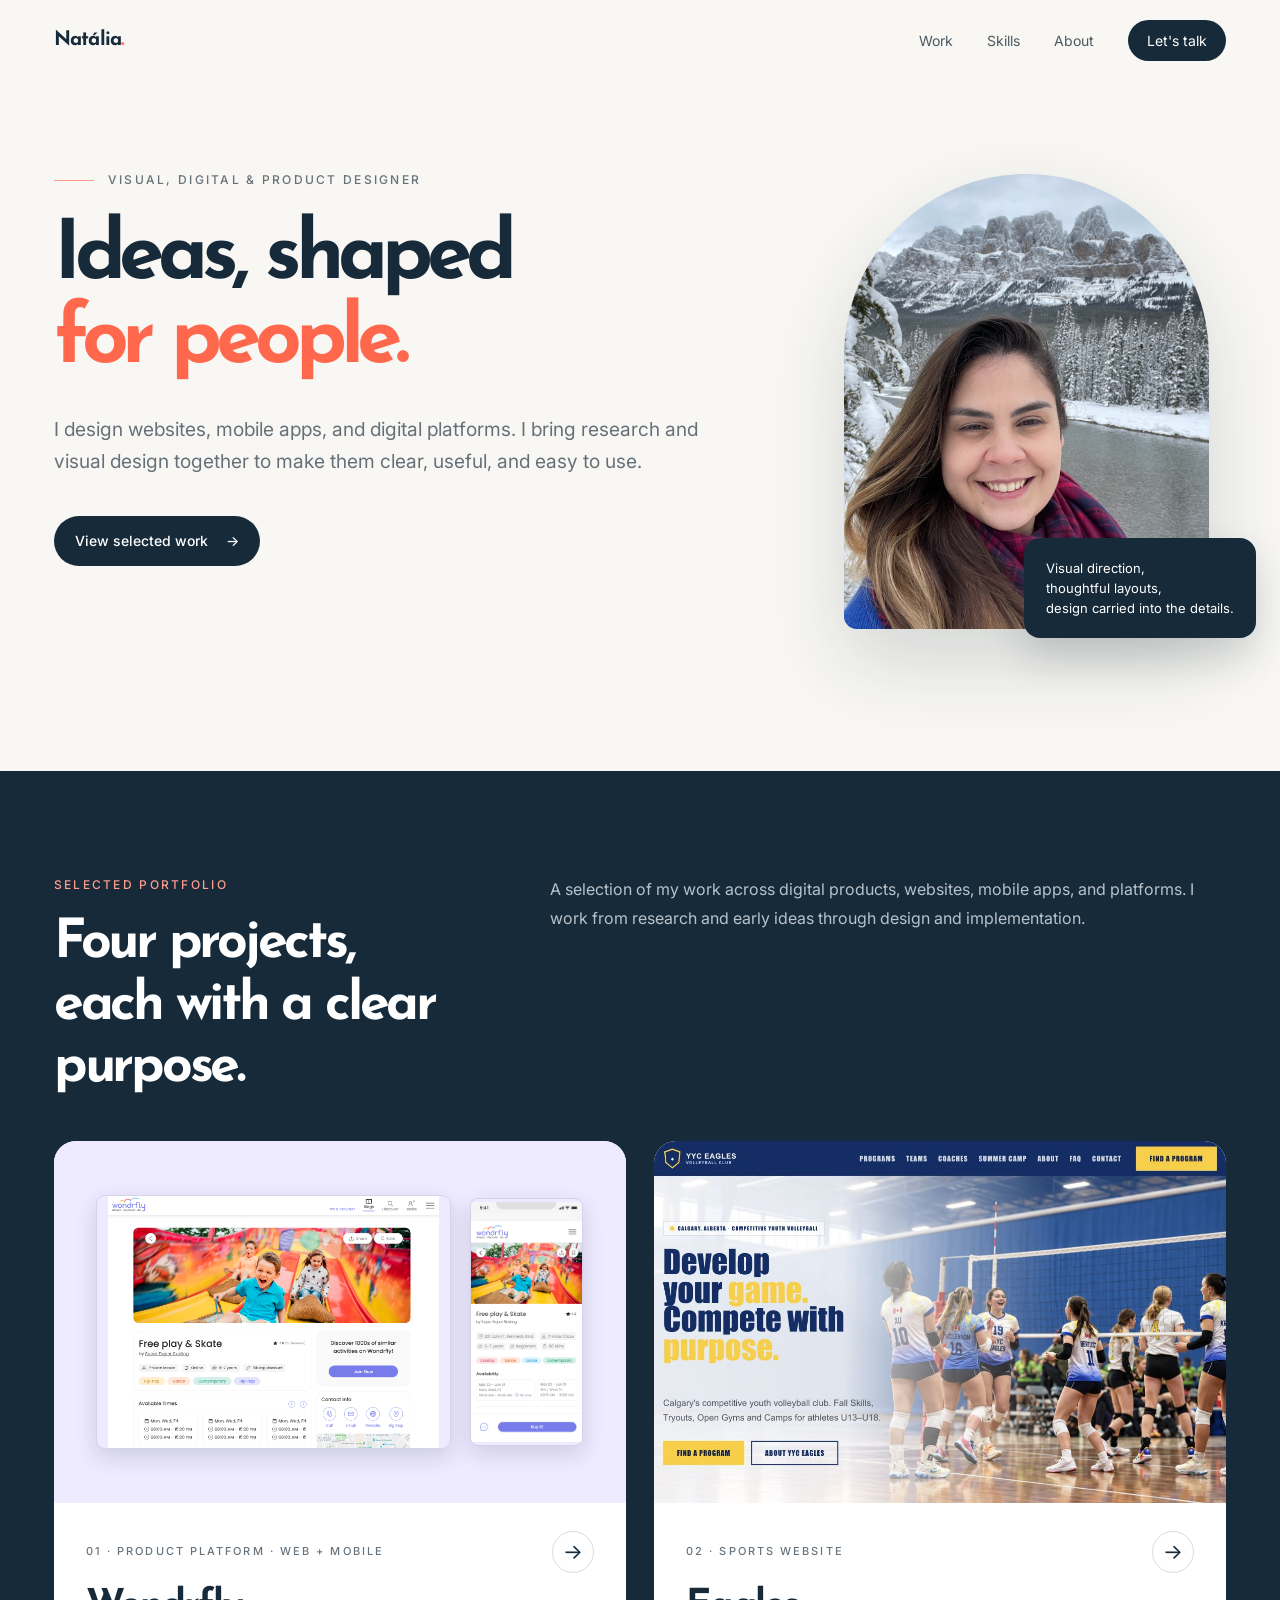
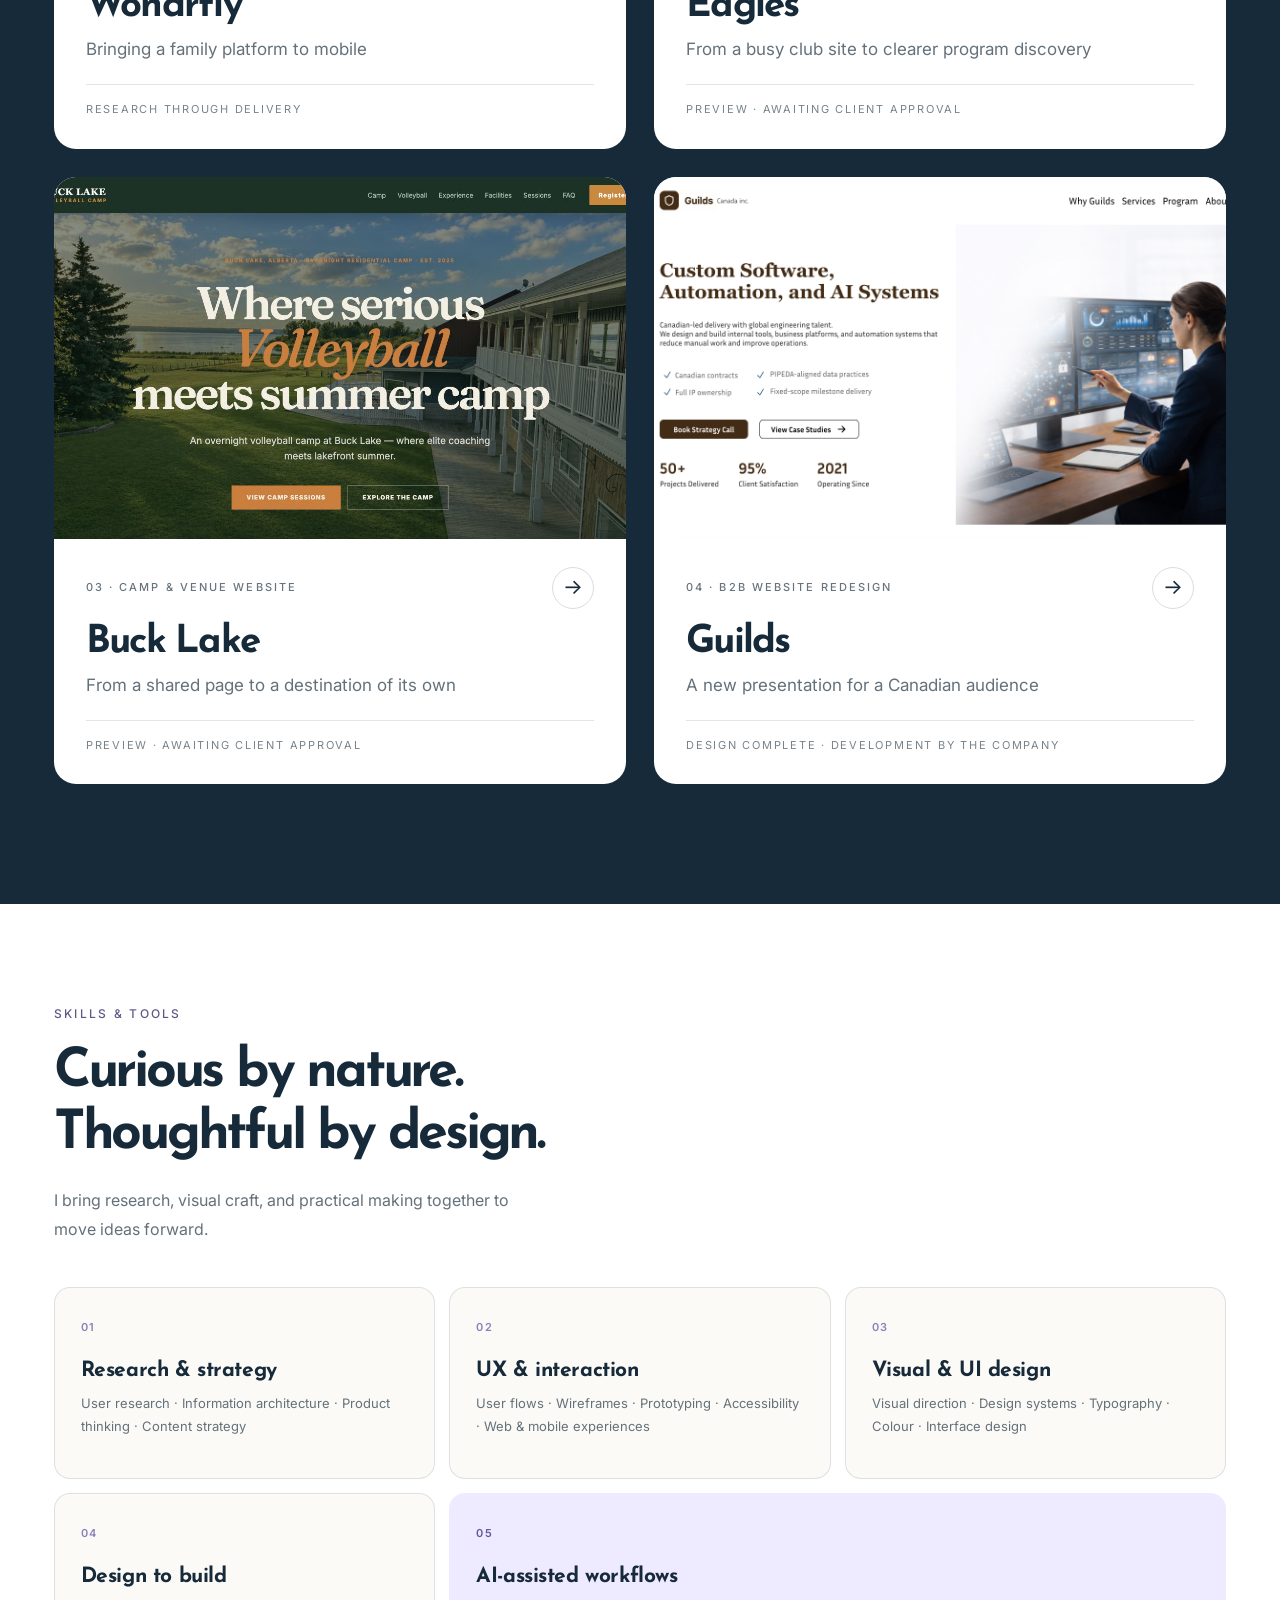
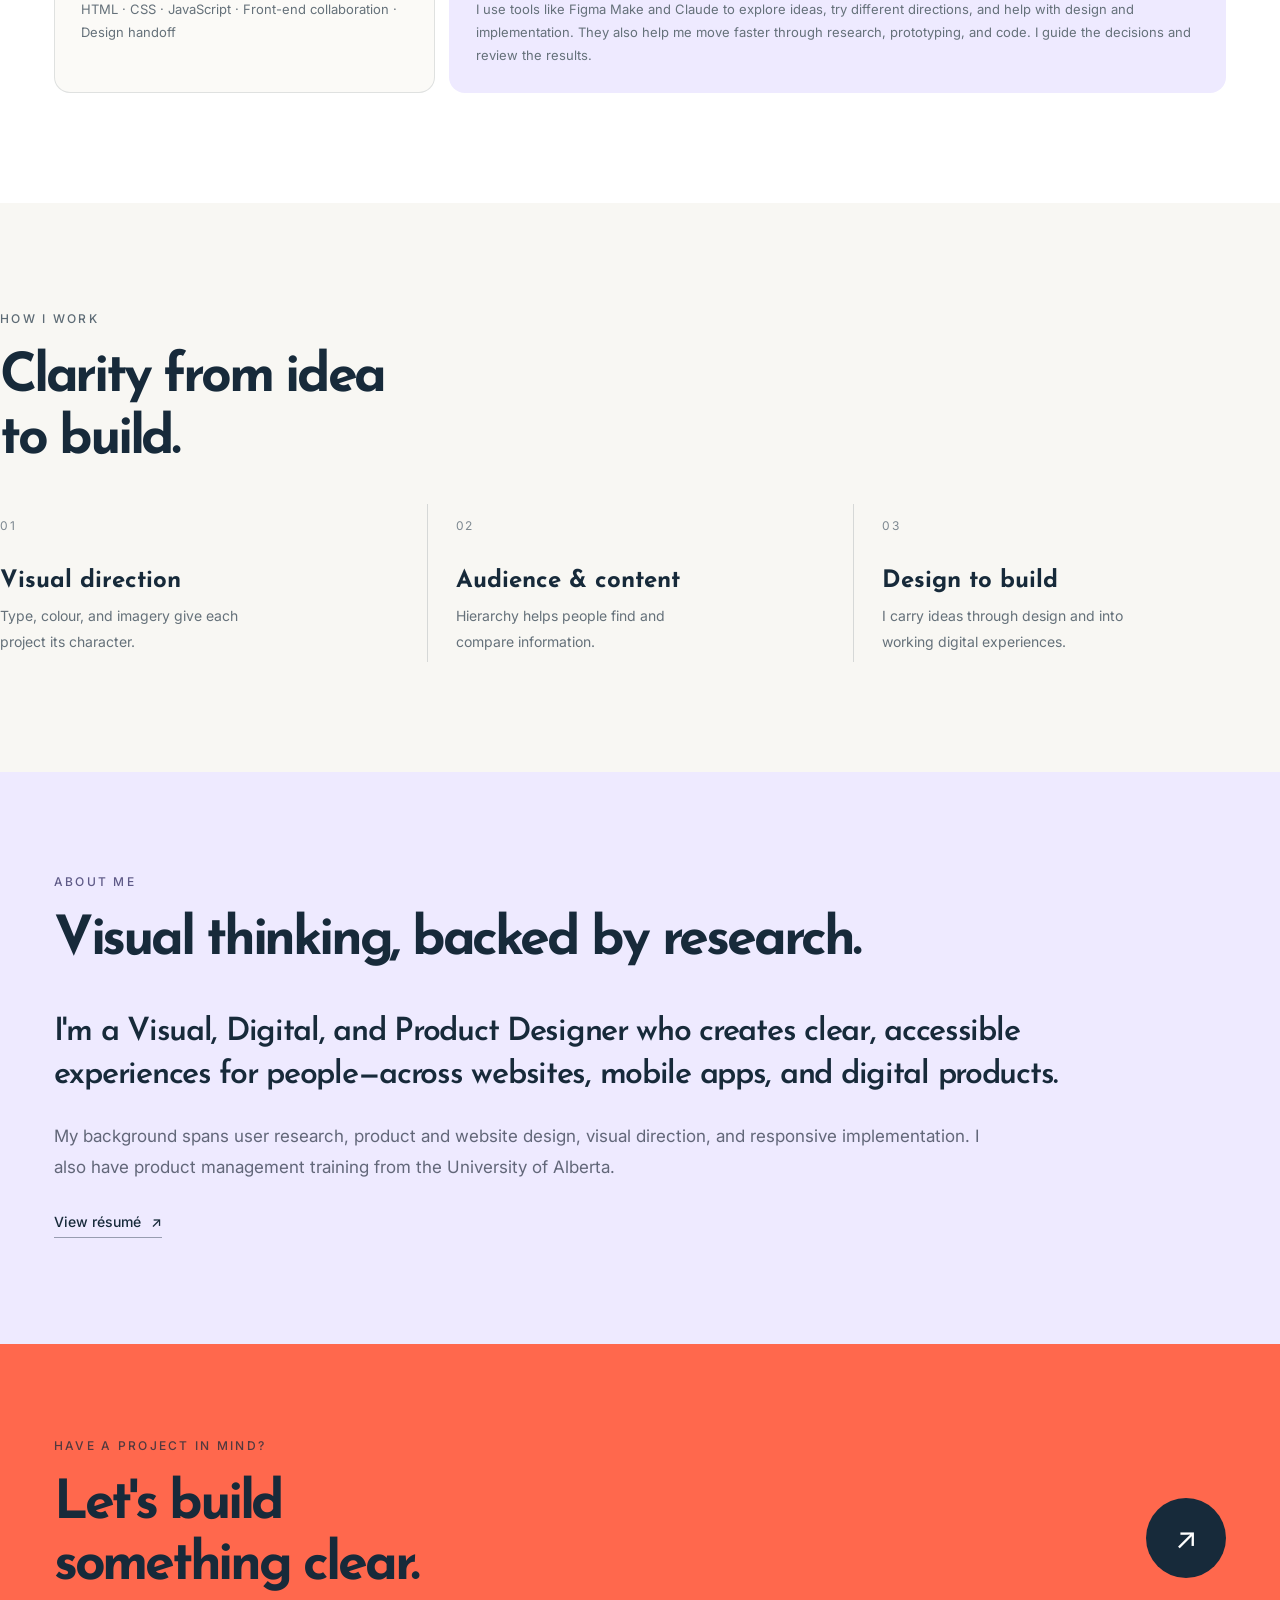
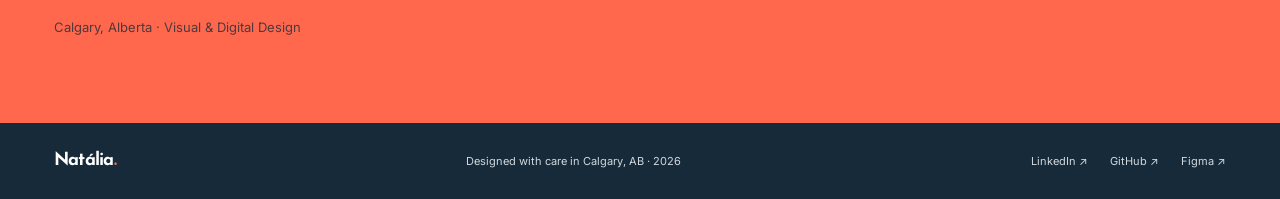
==== index.html @ 4e43a2d9 "Align project introductions with their headings" ====
<!doctype html>
<html lang="en">
  <head>
    <meta charset="utf-8" />
    <meta name="viewport" content="width=device-width, initial-scale=1" />
    <meta name="theme-color" content="#f8f7f3" />
    <meta name="description" content="Natalia Alves is a visual, digital, and product designer creating clear, useful experiences for websites, mobile apps, and digital platforms." />
    <title>Natalia Alves — Visual, Digital &amp; Product Designer</title>
    <link rel="icon" href="./favicon.svg" type="image/svg+xml" />
    <link rel="stylesheet" href="./styles.css?v=alignment-18" />
    <script src="./script.js" defer></script>
  </head>
  <body>
    <a class="skip-link" href="#main">Skip to content</a>
    <header class="site-header">
      <a class="wordmark" href="#top" aria-label="Natália, home">Natália<span>.</span></a>
      <button class="menu-toggle" type="button" aria-expanded="false" aria-controls="site-nav" aria-label="Open navigation"><span></span><span></span></button>
      <nav id="site-nav" class="site-nav" aria-label="Main navigation">
        <a href="#work">Work</a>
        <a href="#skills">Skills</a>
        <a href="#about">About</a>
        <a class="nav-contact" href="https://www.linkedin.com/in/natalia-delgado-alves/" target="_blank" rel="noopener noreferrer">Let's talk</a>
      </nav>
    </header>

    <main id="main">
      <section class="hero" id="top">
        <div class="hero-copy">
          <p class="eyebrow"><span aria-hidden="true"></span> Visual, digital &amp; product designer</p>
          <h1>Ideas, shaped <em>for people.</em></h1>
          <p class="hero-intro">I design websites, mobile apps, and digital platforms. I bring research and visual design together to make them clear, useful, and easy to use.</p>
          <div class="hero-actions">
            <a class="button button-dark" href="#work">View selected work <span aria-hidden="true">→</span></a>
          </div>
        </div>
        <div class="hero-art" aria-label="Portrait of Natália in the Canadian Rockies">
          <div class="hero-portrait"><img src="./assets/portrait.png" alt="Natália smiling outdoors in the Canadian Rockies" /></div>
          <p class="hero-art-note">Visual direction,<br />thoughtful layouts,<br />design carried into the details.</p>
        </div>
      </section>

      <section class="work-section" id="work">
        <div class="work-inner">
          <div class="section-heading">
            <div><p class="eyebrow">Selected portfolio</p><h2>Four projects,<br />each with a clear purpose.</h2></div>
            <p>A selection of my work across digital products, websites, mobile apps, and platforms. I work from research and early ideas through design and implementation.</p>
          </div>
          <div class="project-list">
            <a class="portfolio-card portfolio-card-wondrfly" href="./project.html?id=wondrfly">
              <div class="portfolio-card-image wondrfly-pair" aria-label="Wondrfly desktop and mobile program detail screens">
                <img class="wondrfly-desktop" src="./assets/portfolio/wondrfly/program-detail-desktop.png" alt="Wondrfly desktop program detail page" />
                <img class="wondrfly-mobile" src="./assets/portfolio/wondrfly/program-detail-mobile.png" alt="Wondrfly mobile program detail page" />
              </div>
              <div class="portfolio-card-copy">
                <div class="portfolio-topline"><p class="eyebrow">01 · Product platform · Web + mobile</p><span class="card-arrow" aria-hidden="true">→</span></div>
                <h3>Wondrfly</h3><p class="card-description">Bringing a family platform to mobile</p>
                <p class="project-status">Research through delivery</p>
              </div>
            </a>
            <a class="portfolio-card" href="./project.html?id=eagles">
              <div class="portfolio-card-image"><img src="./assets/portfolio/eagles/redesigned-homepage.jpg" alt="Redesigned Eagles Volleyball Club homepage" loading="lazy" /></div>
              <div class="portfolio-card-copy">
                <div class="portfolio-topline"><p class="eyebrow">02 · Sports website</p><span class="card-arrow" aria-hidden="true">→</span></div>
                <h3>Eagles</h3><p class="card-description">From a busy club site to clearer program discovery</p>
                <p class="project-status">Preview · Awaiting client approval</p>
              </div>
            </a>
            <a class="portfolio-card" href="./project.html?id=buck-lake">
              <div class="portfolio-card-image"><img src="./assets/portfolio/buck-lake/redesigned-homepage.jpg" alt="Redesigned Buck Lake homepage" loading="lazy" /></div>
              <div class="portfolio-card-copy">
                <div class="portfolio-topline"><p class="eyebrow">03 · Camp &amp; venue website</p><span class="card-arrow" aria-hidden="true">→</span></div>
                <h3>Buck Lake</h3><p class="card-description">From a shared page to a destination of its own</p>
                <p class="project-status">Preview · Awaiting client approval</p>
              </div>
            </a>
            <a class="portfolio-card" href="./project.html?id=guilds">
              <div class="portfolio-card-image"><img src="./assets/portfolio/guilds/redesigned-homepage.png" alt="Redesigned Guilds Canada homepage" loading="lazy" /></div>
              <div class="portfolio-card-copy">
                <div class="portfolio-topline"><p class="eyebrow">04 · B2B website redesign</p><span class="card-arrow" aria-hidden="true">→</span></div>
                <h3>Guilds</h3><p class="card-description">A new presentation for a Canadian audience</p>
                <p class="project-status">Design complete · Development by the company</p>
              </div>
            </a>
          </div>
        </div>
      </section>

      <section class="skills-section" id="skills" aria-labelledby="skills-title">
        <div class="skills-inner">
          <div class="skills-heading"><p class="eyebrow">Skills &amp; tools</p><h2 id="skills-title">Curious by nature.<br />Thoughtful by design.</h2><p>I bring research, visual craft, and practical making together to move ideas forward.</p></div>
          <div class="skills-grid">
            <article class="skill-card"><span>01</span><h3>Research &amp; strategy</h3><p>User research · Information architecture · Product thinking · Content strategy</p></article>
            <article class="skill-card"><span>02</span><h3>UX &amp; interaction</h3><p>User flows · Wireframes · Prototyping · Accessibility · Web &amp; mobile experiences</p></article>
            <article class="skill-card"><span>03</span><h3>Visual &amp; UI design</h3><p>Visual direction · Design systems · Typography · Colour · Interface design</p></article>
            <article class="skill-card"><span>04</span><h3>Design to build</h3><p>HTML · CSS · JavaScript · Front-end collaboration · Design handoff</p></article>
            <article class="skill-card skill-card-ai"><span>05</span><h3>AI-assisted workflows</h3><p>I use tools like Figma Make and Claude to explore ideas, try different directions, and help with design and implementation. They also help me move faster through research, prototyping, and code. I guide the decisions and review the results.</p></article>
          </div>
        </div>
      </section>

      <section class="approach-section section-wrap">
        <div class="approach-title"><p class="eyebrow">How I work</p><h2>Clarity from idea<br />to build.</h2></div>
        <div class="approach-grid">
          <article><span>01</span><h3>Visual direction</h3><p>Type, colour, and imagery give each project its character.</p></article>
          <article><span>02</span><h3>Audience &amp; content</h3><p>Hierarchy helps people find and compare information.</p></article>
          <article><span>03</span><h3>Design to build</h3><p>I carry ideas through design and into working digital experiences.</p></article>
        </div>
      </section>

      <section class="about-section" id="about">
        <div class="about-inner"><p class="eyebrow">About me</p><h2>Visual thinking, backed by research.</h2><p class="about-lede">I'm a Visual, Digital, and Product Designer who creates clear, accessible experiences for people—across websites, mobile apps, and digital products.</p><p class="about-body">My background spans user research, product and website design, visual direction, and responsive implementation. I also have product management training from the University of Alberta.</p><a class="about-resume" href="./natalia_alves_resume.pdf" target="_blank" rel="noreferrer">View résumé <span aria-hidden="true">↗</span></a></div>
      </section>

      <section class="contact-section" id="contact">
        <div class="contact-inner"><div><p class="eyebrow">Have a project in mind?</p><h2>Let's build<br />something clear.</h2><p class="contact-location">Calgary, Alberta · Visual &amp; Digital Design</p></div><a class="contact-action" href="https://www.linkedin.com/in/natalia-delgado-alves/" target="_blank" rel="noopener noreferrer" aria-label="Connect with Natália on LinkedIn">↗</a></div>
      </section>
    </main>
    <footer class="site-footer"><a class="wordmark" href="#top">Natália<span>.</span></a><span>Designed with care in Calgary, AB · <span id="year"></span></span><div class="social-links"><a href="https://www.linkedin.com/in/natalia-delgado-alves/" target="_blank" rel="noreferrer">LinkedIn ↗</a><a href="https://github.com/nataliacdelgado" target="_blank" rel="noreferrer">GitHub ↗</a><a href="https://www.figma.com/@nataliaalves2" target="_blank" rel="noreferrer">Figma ↗</a></div></footer>
  </body>
</html>
---- styles.css ----
@import url('https://fonts.googleapis.com/css2?family=Comfortaa:wght@400;500;600;700&family=Fraunces:wght@400;500;600;700&family=Inria+Sans:wght@400;700&family=Inter:wght@400;500;600;700&family=Josefin+Sans:wght@600;700&family=Poppins:wght@400;500;600;700&display=swap');

:root{--paper:#f8f7f3;--ink:#172a3a;--muted:#69747c;--line:rgba(23,42,58,.15);--coral:#ff684d;--lavender:#eeeaff;--white:#fff;--navy:#172a3a;--body:'Inter',Arial,sans-serif;--display:'Josefin Sans',Arial,sans-serif;--max:1440px;--gutter:clamp(22px,4.2vw,64px)}
*{box-sizing:border-box}html{scroll-behavior:smooth;scroll-padding-top:90px}body{margin:0;background:var(--paper);color:var(--ink);font-family:var(--body);font-size:16px;line-height:1.65;-webkit-font-smoothing:antialiased}img{display:block;max-width:100%}a{color:inherit;text-decoration:none}button{font:inherit}.sr-only{position:absolute;width:1px;height:1px;padding:0;margin:-1px;overflow:hidden;clip:rect(0,0,0,0);white-space:nowrap;border:0}.skip-link{position:fixed;top:10px;left:10px;z-index:100;padding:10px 14px;background:#fff;color:#111;transform:translateY(-150%)}.skip-link:focus{transform:translateY(0)}
.site-header{position:relative;z-index:10;max-width:var(--max);min-height:80px;margin:auto;padding:20px var(--gutter);display:flex;align-items:center;justify-content:space-between;color:var(--ink)}.wordmark{font-family:var(--display);font-size:20px;font-weight:700;letter-spacing:-.04em}.wordmark span{color:var(--coral)}.site-nav{display:flex;align-items:center;gap:34px;font-size:14px}.site-nav>a:not(.nav-contact){position:relative;color:#4c5962}.site-nav>a:not(.nav-contact):after{position:absolute;right:0;bottom:-5px;left:0;height:1px;background:var(--coral);content:"";transform:scaleX(0);transform-origin:left;transition:transform .2s}.site-nav>a:not(.nav-contact):hover:after{transform:scaleX(1)}.nav-contact{padding:9px 19px;border-radius:999px;background:var(--navy);color:white;transition:background .2s}.nav-contact:hover{background:var(--coral)}.menu-toggle{display:none}
.hero{position:relative;max-width:var(--max);min-height:650px;margin:auto;padding:40px var(--gutter) 100px;display:grid;grid-template-columns:1.18fr .82fr;align-items:center;gap:44px}.hero-copy{position:relative;z-index:2;max-width:830px}.eyebrow{margin:0;color:#66717a;font-size:12px;font-weight:500;letter-spacing:.19em;line-height:1.6;text-transform:uppercase}.hero .eyebrow{display:flex;align-items:center;gap:14px;margin-bottom:26px}.hero .eyebrow span{width:40px;height:1px;background:#ff9b88}.hero h1{max-width:830px;margin:0;font-family:var(--display);font-size:clamp(66px,8.8vw,138px);font-weight:700;line-height:.84;letter-spacing:-.075em}.hero h1 em{display:block;color:var(--coral);font-style:normal}.hero-intro{max-width:680px;margin:30px 0 38px;color:#657079;font-size:clamp(18px,2.05vw,24px);line-height:1.75}.hero-actions{display:flex;align-items:center;flex-wrap:wrap;gap:20px}.button{min-height:50px;padding:0 21px;display:inline-flex;align-items:center;justify-content:center;gap:18px;border:0;border-radius:100px;font-size:14px;font-weight:500;transition:background .2s,color .2s,transform .2s}.button:hover{transform:translateY(-2px)}.button-dark{background:var(--navy);color:white}.button-dark:hover{background:var(--coral)}.hero-art{position:relative;width:100%;max-width:430px;justify-self:end;aspect-ratio:4/4.6}.hero-portrait{position:absolute;top:5%;right:4%;width:85%;height:92%;overflow:hidden;border-radius:999px 999px 70px 70px;background:#e7e5df;box-shadow:0 32px 80px rgba(23,42,58,.16)}.hero-portrait img{width:100%;height:100%;object-fit:cover;object-position:50% 32%}.hero-art-note{position:absolute;right:-7%;bottom:1%;z-index:2;max-width:232px;margin:0;padding:20px 22px;border-radius:16px;background:var(--navy);color:#fff;font-size:13px;line-height:1.55;box-shadow:0 18px 40px rgba(23,42,58,.18)}
.work-section{padding:104px var(--gutter) 120px;background:var(--navy);color:#fff}.work-inner{max-width:1312px;margin:auto}.section-heading{display:flex;align-items:end;justify-content:space-between;gap:52px;margin-bottom:42px}.section-heading .eyebrow{color:#ff9c8d}.section-heading h2,.approach-title h2,.about-inner h2,.contact-inner h2{margin:19px 0 0;font-family:var(--display);font-size:clamp(42px,5.8vw,78px);font-weight:700;line-height:.98;letter-spacing:-.06em}.section-heading>p{max-width:430px;margin:0 0 6px;color:#b8c2ca;font-size:16px;line-height:1.8}.project-list{display:grid;grid-template-columns:repeat(2,minmax(0,1fr));gap:28px}.portfolio-card{display:block;min-width:0;overflow:hidden;border-radius:22px;background:#fff;color:var(--ink);transition:transform .24s,box-shadow .24s}.portfolio-card:hover{transform:translateY(-5px);box-shadow:0 20px 55px rgba(0,0,0,.2)}.portfolio-card-image{height:clamp(240px,31vw,430px);overflow:hidden;background:#eeeaff}.portfolio-card-image>img{width:100%;height:100%;object-fit:cover;transition:transform .5s cubic-bezier(.2,.65,.3,1)}.portfolio-card:hover .portfolio-card-image>img{transform:scale(1.025)}.portfolio-card-wondrfly .portfolio-card-image{display:flex;align-items:center;justify-content:center;gap:4%;padding:7%}.portfolio-card-image .wondrfly-desktop{width:72%;height:auto;max-height:90%;object-fit:contain;border:1px solid rgba(51,34,91,.12);border-radius:9px;box-shadow:0 8px 22px rgba(23,42,58,.15)}.portfolio-card-image .wondrfly-mobile{width:auto;height:88%;max-width:23%;object-fit:contain;border:1px solid rgba(51,34,91,.12);border-radius:8px;box-shadow:0 8px 22px rgba(23,42,58,.15)}.portfolio-card-copy{padding:28px 32px 30px}.portfolio-topline{display:flex;align-items:center;justify-content:space-between;gap:20px}.portfolio-topline .eyebrow{font-size:11px;color:#68747d}.card-arrow{width:42px;height:42px;flex:0 0 42px;display:grid;place-items:center;border:1px solid rgba(23,42,58,.16);border-radius:50%;font-size:21px;transition:background .2s,color .2s,transform .2s}.portfolio-card:hover .card-arrow{background:var(--navy);color:#fff;transform:translateX(2px)}.portfolio-card h3{margin:13px 0 0;font-family:var(--display);font-size:clamp(31px,4vw,46px);font-weight:700;letter-spacing:-.045em;line-height:1.1}.card-description{margin:8px 0 21px;color:#65717a;font-size:17px;line-height:1.6}.project-status{margin:0;padding-top:15px;border-top:1px solid rgba(23,42,58,.12);color:#78838b;font-size:11px;letter-spacing:.16em;text-transform:uppercase}
.approach-section{max-width:1312px;margin:0 auto;padding-top:106px;padding-bottom:110px}.approach-title{margin-bottom:34px}.approach-title .eyebrow,.about-inner .eyebrow,.contact-inner .eyebrow{color:#5d6b75}.approach-title h2{max-width:620px;font-size:clamp(43px,5.5vw,72px)}.approach-grid{display:grid;grid-template-columns:repeat(3,1fr)}.approach-grid article{padding:7px 28px 8px;border-left:1px solid var(--line)}.approach-grid article:first-child{padding-left:0;border:0}.approach-grid article>span{color:#7e8991;font-size:12px;letter-spacing:.14em}.approach-grid h3{margin:30px 0 8px;font-family:var(--display);font-size:24px;line-height:1.15}.approach-grid p{max-width:270px;margin:0;color:#65717a;font-size:14px;line-height:1.8}
.about-section{padding:100px var(--gutter) 106px;background:var(--lavender)}.about-inner{max-width:1312px;margin:auto}.about-inner .eyebrow{color:#5e5a87}.about-inner h2{margin-top:19px;font-size:clamp(43px,5.6vw,76px)}.about-lede{max-width:1050px;margin:39px 0 24px;font-family:var(--display);font-size:clamp(27px,4vw,44px);font-weight:600;line-height:1.3;letter-spacing:-.04em}.about-body{max-width:960px;margin:0;color:#626779;font-size:17px;line-height:1.8}.about-resume{display:inline-flex;align-items:center;gap:10px;margin-top:28px;padding-bottom:4px;border-bottom:1px solid rgba(23,42,58,.4);font-size:14px;font-weight:500}.about-resume:hover{color:var(--coral);border-color:var(--coral)}
.contact-section{padding:92px var(--gutter) 84px;background:var(--coral);color:var(--navy)}.contact-inner{max-width:1312px;margin:auto;display:flex;align-items:center;justify-content:space-between;gap:36px}.contact-inner .eyebrow{color:rgba(23,42,58,.75)}.contact-inner h2{margin-top:18px;font-size:clamp(58px,8vw,105px)}.contact-email{display:inline-block;margin-top:29px;padding-bottom:5px;border-bottom:1px solid rgba(23,42,58,.55);font-size:clamp(16px,2vw,22px);font-weight:500}.contact-location{margin:20px 0 0;color:rgba(23,42,58,.76);font-size:13px}.contact-action{width:80px;height:80px;flex:0 0 80px;display:grid;place-items:center;border-radius:50%;background:var(--navy);color:white;font-size:30px;transition:transform .2s,background .2s,color .2s}.contact-action:hover{transform:scale(1.06);background:#fff;color:var(--navy)}.site-footer{min-height:76px;padding:18px var(--gutter);display:flex;align-items:center;justify-content:space-between;gap:22px;background:var(--navy);color:#d1d9de;font-size:11px}.site-footer .wordmark{color:#fff;font-size:18px}.social-links{display:flex;gap:22px}.social-links a:hover{color:#ff9c8d}
/* Project details */
.project-page{background:var(--paper)}.project-hero{max-width:var(--max);margin:auto;padding:50px var(--gutter) 72px}.back-link{display:inline-flex;margin-bottom:42px;color:#65717a;font-size:13px}.back-link:hover{color:var(--coral)}.project-hero h1{max-width:1020px;margin:12px 0 0;font-family:var(--display);font-size:clamp(54px,8vw,108px);font-weight:700;line-height:.92;letter-spacing:-.07em}.project-hero .project-summary{max-width:720px;margin:24px 0 0;color:#64717b;font-size:18px;line-height:1.8}.project-facts{display:flex;flex-wrap:wrap;gap:30px;margin-top:36px;padding-top:20px;border-top:1px solid var(--line)}.project-fact{min-width:130px}.project-fact span{display:block;color:#7a858d;font-size:10px;font-weight:500;letter-spacing:.15em;text-transform:uppercase}.project-fact strong{display:block;margin-top:5px;font-size:13px;font-weight:500}.project-actions{display:flex;flex-wrap:wrap;gap:12px;margin-top:25px}.project-actions .button{font-size:13px}.button-outline{border:1px solid rgba(23,42,58,.3);color:var(--ink)}.button-outline:hover{background:var(--navy);color:white}.case-hero-image{max-width:1440px;height:min(58vw,670px);min-height:330px;margin:0 auto;overflow:hidden;background:#eeeaff}.case-hero-image img{width:100%;height:100%;object-fit:cover}.case-hero-image img.focus-top{object-position:center 22%}.case-hero-image img.focus-middle{object-position:center 48%}.case-hero-image img.focus-left{object-position:left center}.case-body{max-width:1312px;margin:auto;padding:92px var(--gutter) 112px}.case-intro{display:grid;grid-template-columns:.8fr 1.2fr;gap:60px;margin-bottom:76px}.case-intro h2,.case-section h2{margin:0;font-family:var(--display);font-size:clamp(38px,4.6vw,62px);font-weight:700;line-height:1;letter-spacing:-.055em}.case-intro p{max-width:650px;margin:0;color:#5f6d77;font-size:15px;line-height:1.9}.case-intro p+p{margin-top:15px}.case-section{padding-top:56px;margin-top:56px;border-top:1px solid var(--line)}.case-section-heading{display:flex;align-items:end;justify-content:space-between;gap:30px;margin-bottom:30px}.case-section-heading .eyebrow{margin-bottom:11px;color:#6d7780}.case-section-heading>p{max-width:460px;margin:0;color:#64717a;font-size:13px;line-height:1.8}.case-copy-grid{display:grid;grid-template-columns:repeat(3,1fr);gap:20px}.case-copy-card{padding:24px;border-radius:12px;background:#fff}.case-copy-card .step{color:var(--coral);font-size:11px;font-weight:600;letter-spacing:.14em}.case-copy-card h3{margin:14px 0 9px;font-family:var(--display);font-size:25px;font-weight:700}.case-copy-card p{margin:0;color:#66737c;font-size:13px;line-height:1.8}.case-gallery{display:grid;grid-template-columns:1fr 1fr;align-items:start;gap:24px}.case-gallery figure{margin:0}.case-gallery img{width:100%;height:auto;max-height:600px;object-fit:cover;object-position:top;border-radius:14px;background:#eeeaff}.case-gallery figure.mobile-figure{max-width:340px;justify-self:center}.case-gallery figcaption{margin-top:12px;color:#77828a;font-size:11px;line-height:1.6}.case-gallery figcaption strong{display:block;margin-bottom:3px;color:var(--ink);font-size:12px;font-weight:600}.case-gallery.is-before-after img{max-height:470px;object-fit:cover;object-position:top}.case-status{display:inline-flex;align-items:center;gap:8px;padding:7px 11px;border:1px solid var(--line);border-radius:100px;color:#5f6d77;font-size:11px}.case-status:before{width:6px;height:6px;border-radius:50%;background:#75a779;content:""}.project-context-note{margin-top:18px!important;padding:13px 15px;border-left:2px solid var(--coral);background:var(--lavender);color:#65717a!important;font-size:12px!important}.next-project{max-width:1312px;margin:0 auto;padding:28px var(--gutter) 90px;border-top:1px solid var(--line);display:flex;align-items:center;justify-content:space-between;gap:20px}.next-project>span{color:#77828a;font-size:11px;letter-spacing:.12em;text-transform:uppercase}.next-project>a{font-family:var(--display);font-size:clamp(28px,4vw,46px);font-weight:700}.next-project>a:hover{color:var(--coral)}.project-not-found{text-align:center;padding:140px 24px}.project-not-found h1{font:700 48px var(--display)}
@media(max-width:1050px){.hero{grid-template-columns:1fr;min-height:620px;padding-top:65px}.hero-art{display:none}.hero-copy{max-width:780px}.section-heading{align-items:start;flex-direction:column;gap:20px}.section-heading>p{max-width:620px}.approach-section{padding-right:var(--gutter);padding-left:var(--gutter)}}
@media(max-width:720px){.site-header{min-height:72px}.menu-toggle{display:flex;width:40px;height:40px;flex-direction:column;justify-content:center;align-items:center;gap:5px;border:1px solid var(--line);border-radius:50%;background:transparent}.menu-toggle>span{width:14px;height:1px;background:var(--ink)}.site-nav{display:none;position:absolute;top:71px;left:0;right:0;padding:20px var(--gutter) 24px;align-items:flex-start;flex-direction:column;gap:17px;background:var(--paper);border-bottom:1px solid var(--line)}.site-nav.is-open{display:flex}.hero{min-height:590px;padding-top:46px;padding-bottom:76px}.hero .eyebrow{margin-bottom:22px;font-size:10px}.hero h1{font-size:clamp(54px,14vw,90px)}.hero-intro{margin:24px 0 29px;font-size:17px;line-height:1.7}.hero-actions{align-items:flex-start;flex-direction:column;gap:15px}.availability{font-size:12px}.work-section{padding:76px var(--gutter) 82px}.section-heading{margin-bottom:28px}.section-heading h2{font-size:clamp(42px,11vw,60px)}.section-heading>p{font-size:14px}.project-list{grid-template-columns:1fr;gap:22px}.portfolio-card{border-radius:17px}.portfolio-card-image{height:clamp(245px,68vw,420px)}.portfolio-card-copy{padding:23px 22px 25px}.portfolio-card h3{font-size:36px}.card-description{font-size:15px}.project-status{font-size:10px}.approach-section{padding-top:76px;padding-bottom:82px}.approach-title h2{font-size:clamp(44px,11vw,61px)}.approach-grid{grid-template-columns:1fr}.approach-grid article,.approach-grid article:first-child{padding:22px 0;border:0;border-top:1px solid var(--line)}.approach-grid h3{margin:15px 0 6px;font-size:22px}.approach-grid p{max-width:100%;font-size:13px}.about-section{padding-top:76px;padding-bottom:78px}.about-inner h2{font-size:clamp(42px,11vw,64px)}.about-lede{margin-top:28px;font-size:27px}.about-body{font-size:15px}.contact-section{padding-top:74px;padding-bottom:72px}.contact-inner{align-items:flex-start}.contact-inner h2{font-size:clamp(54px,13vw,78px)}.contact-action{width:58px;height:58px;flex-basis:58px;font-size:23px}.contact-email{font-size:15px}.site-footer{align-items:flex-start;flex-wrap:wrap}.site-footer>span{order:3;width:100%}.social-links{flex-wrap:wrap;gap:15px}.project-hero{padding-top:32px;padding-bottom:52px}.back-link{margin-bottom:32px}.project-hero h1{font-size:clamp(48px,13vw,76px)}.project-hero .project-summary{font-size:15px}.project-facts{gap:18px}.case-hero-image{height:74vw;min-height:250px}.case-body{padding-top:68px;padding-bottom:76px}.case-intro{grid-template-columns:1fr;gap:20px;margin-bottom:54px}.case-intro h2,.case-section h2{font-size:42px}.case-section{padding-top:42px;margin-top:42px}.case-section-heading{align-items:start;flex-direction:column;gap:13px}.case-copy-grid{grid-template-columns:1fr;gap:11px}.case-copy-card{padding:19px}.case-gallery{grid-template-columns:1fr;gap:24px}.case-gallery figure.mobile-figure{max-width:290px}.case-gallery.is-before-after img{max-height:none}.next-project{padding-bottom:67px}}
@media(prefers-reduced-motion:reduce){html{scroll-behavior:auto}*,*::before,*::after{transition-duration:.01ms!important;animation-duration:.01ms!important;animation-iteration-count:1!important}}

/* Match the Make layout breakpoints: one-column content until desktop, with larger preview cards. */
.hero{min-height:690px}.hero h1{font-size:clamp(67px,9vw,138px)}.hero-intro{font-size:18px}.project-list{grid-template-columns:1fr}.portfolio-card-image{height:auto;aspect-ratio:1.58}
@media(min-width:640px){.hero-intro{font-size:20px}}
@media(min-width:1200px){.hero-intro{font-size:24px}}
@media(min-width:1024px){.hero{grid-template-columns:1.18fr .82fr}.hero-art{display:block}.project-list{grid-template-columns:repeat(2,minmax(0,1fr))}}
@media(max-width:1023px){.hero{grid-template-columns:1fr}.hero-art{display:none}.project-list{grid-template-columns:1fr}}
@media(max-width:720px){.hero h1{font-size:67px}.portfolio-card-image{height:auto;aspect-ratio:1.58}}

/* Wondrfly case study structure follows the Figma Make project page. */
.wondrfly-case{background:var(--paper)}.wondrfly-case .site-header{background:var(--lavender)}.wondrfly-hero{background:var(--lavender);padding:34px 0 78px}.case-wrap{max-width:1312px;margin:0 auto;padding-right:var(--gutter);padding-left:var(--gutter)}.wondrfly-hero .back-link{margin-bottom:42px}.wondrfly-hero .eyebrow{color:#575485}.wondrfly-hero h1{margin:22px 0 0;color:#30265a;font-family:var(--display);font-size:clamp(56px,8vw,100px);font-weight:700;line-height:.94;letter-spacing:-.07em}.wondrfly-subtitle{margin:18px 0 0;color:#625b87;font-family:var(--display);font-size:clamp(25px,4vw,42px);font-weight:600;line-height:1.25;letter-spacing:-.035em}.wondrfly-opening{position:relative;isolation:isolate;padding-top:64px;padding-bottom:58px}.wondrfly-opening:before{position:absolute;z-index:-1;top:0;bottom:0;left:50%;width:100vw;background:#fff;content:"";transform:translateX(-50%)}.wondrfly-opening>p{max-width:1050px;margin:0 0 42px;font-family:var(--display);font-size:clamp(22px,3vw,34px);font-weight:600;line-height:1.5;letter-spacing:-.025em}.wondrfly-facts{display:grid;grid-template-columns:1.2fr .65fr 1.15fr;gap:30px;margin:0;padding-top:24px;border-top:1px solid rgba(23,42,58,.14)}.wondrfly-facts div{min-width:0}.wondrfly-facts dt{margin-bottom:9px;color:#737d86;font-size:10px;font-weight:600;letter-spacing:.15em;text-transform:uppercase}.wondrfly-facts dd{margin:0;color:#4f5c65;font-size:13px;line-height:1.8}.wondrfly-content{padding-top:16px;padding-bottom:80px}.wondrfly-brief{display:grid;grid-template-columns:.75fr 1.25fr;gap:54px;padding:60px 0 15px}.wondrfly-brief .eyebrow{margin-bottom:16px}.wondrfly-brief h2,.wondrfly-content .case-section h2{font-size:clamp(38px,4.4vw,60px)}.wondrfly-brief p{margin:0;color:#5f6c75;font-size:15px;line-height:1.9}.wondrfly-brief p+p{margin-top:15px}.wondrfly-content .case-section{padding-top:52px;margin-top:52px}.wondrfly-content .case-section-heading{align-items:end}.wondrfly-content .case-section-heading h2{max-width:690px}.wondrfly-content .case-copy-grid{gap:18px}.wondrfly-content .case-copy-card{border:1px solid rgba(23,42,58,.07);border-radius:13px;box-shadow:0 5px 18px rgba(23,42,58,.035)}.wondrfly-content .case-copy-card strong{color:#354654;font-weight:600}.wondrfly-program .case-gallery{align-items:stretch;margin:28px 0}.wondrfly-program .case-gallery figure{padding:18px;border-radius:16px;background:var(--lavender)}.wondrfly-program .case-gallery img{height:auto;max-height:620px;object-fit:contain;border-radius:8px}.wondrfly-program .case-gallery figcaption{color:#5f5b83}.wondrfly-tags{display:flex;flex-wrap:wrap;gap:9px;margin:26px 0 22px}.wondrfly-tags span{padding:9px 13px;border:1px solid rgba(23,42,58,.16);border-radius:999px;color:#55636c;font-size:12px}.wondrfly-marketing .project-actions{margin:24px 0}.wondrfly-marketing .project-context-note{max-width:780px}.wondrfly-outcome{padding-bottom:8px}.outcome-list{display:grid;grid-template-columns:repeat(2,1fr);gap:0 30px;margin:20px 0 0;padding:0;list-style:none;counter-reset:outcome}.outcome-list li{counter-increment:outcome;display:flex;gap:15px;padding:20px 0;border-top:1px solid var(--line);color:#4e5c66;font-size:14px;line-height:1.7}.outcome-list li:before{content:"0" counter(outcome);flex:0 0 auto;color:var(--coral);font-size:11px;font-weight:600;letter-spacing:.1em}.wondrfly-identity{display:grid;grid-template-columns:1fr 1fr;gap:28px;margin-top:48px;padding:28px;border-radius:14px;background:var(--lavender)}.wondrfly-identity>div>p:not(.eyebrow){color:#59646e;font-size:13px;line-height:1.65}.wondrfly-identity strong{color:var(--ink)}.swatches{display:flex;gap:10px;margin-top:14px}.swatches span{width:72px;height:62px;padding:40px 5px 5px;border-radius:7px;background:#5554e0;color:#fff;font-size:9px;white-space:nowrap}.swatches span:nth-child(2){background:#e5e6fb;color:#252535}.swatches span:nth-child(3){border:1px solid var(--line);background:#fff;color:#252535}.swatches span:nth-child(4){background:#252525}
@media(max-width:720px){.wondrfly-hero{padding-top:22px;padding-bottom:52px}.wondrfly-hero .back-link{margin-bottom:31px}.wondrfly-hero h1{font-size:58px}.wondrfly-subtitle{font-size:27px}.wondrfly-opening{padding-top:42px;padding-bottom:39px}.wondrfly-opening>p{margin-bottom:30px;font-size:23px}.wondrfly-facts{grid-template-columns:1fr;gap:20px}.wondrfly-content{padding-top:0;padding-bottom:45px}.wondrfly-brief{grid-template-columns:1fr;gap:18px;padding-top:48px}.wondrfly-brief h2,.wondrfly-content .case-section h2{font-size:42px}.wondrfly-content .case-section{padding-top:40px;margin-top:40px}.wondrfly-content .case-copy-grid{grid-template-columns:1fr}.wondrfly-program .case-gallery{grid-template-columns:1fr}.wondrfly-program .case-gallery img{max-height:unset}.wondrfly-marketing .project-actions{align-items:flex-start;flex-direction:column}.outcome-list{grid-template-columns:1fr}.wondrfly-identity{grid-template-columns:1fr;padding:21px}.swatches span{width:clamp(50px,18vw,72px)}}
.wondrfly-hero{padding-top:56px;padding-bottom:85px}.wondrfly-hero h1{margin-top:26px}.wondrfly-subtitle{margin-top:22px}
@media(max-width:720px){.wondrfly-hero{padding-top:22px;padding-bottom:52px}.wondrfly-hero h1{margin-top:22px}.wondrfly-subtitle{margin-top:18px}}

/* Wondrfly page: mirror the Figma section rhythm, product palette and type. */
.wondrfly-case{font-family:'Poppins',Arial,sans-serif;background:#f5f4ef}.wondrfly-case .wordmark,.wondrfly-case h1,.wondrfly-case h2,.wondrfly-case h3,.wondrfly-case .wondrfly-subtitle,.wondrfly-case .next-project>a{font-family:'Comfortaa',Arial,sans-serif;letter-spacing:-.045em}.wondrfly-case .site-header{background:#e5e1f5}.wondrfly-case .wondrfly-hero{background:#e5e1f5;padding-top:56px;padding-bottom:86px}.wondrfly-case .wondrfly-hero h1{font-size:clamp(58px,7.4vw,92px);color:#241a4e;letter-spacing:-.065em}.wondrfly-case .wondrfly-subtitle{font-size:clamp(24px,3.2vw,36px);font-weight:600;letter-spacing:-.035em}.wondrfly-case .wondrfly-opening:before{background:#f5f4ef}.wondrfly-case .wondrfly-opening>p{max-width:570px;margin-bottom:0;font-size:clamp(20px,2.35vw,27px);line-height:1.5}.wondrfly-case .wondrfly-opening{display:grid;grid-template-columns:1.2fr .8fr;column-gap:60px;row-gap:24px;align-items:start;padding-top:75px;padding-bottom:70px}.wondrfly-case .wondrfly-facts{grid-column:2;grid-row:1 / span 2;grid-template-columns:1fr 1fr;gap:18px 28px;padding:25px 0 0;border:0}.wondrfly-case .wondrfly-facts div:first-child{grid-column:1}.wondrfly-case .wondrfly-facts div:nth-child(2){grid-column:2}.wondrfly-case .wondrfly-facts div:nth-child(3){grid-column:1 / -1}.wondrfly-case .wondrfly-facts dt,.wondrfly-case .eyebrow{color:#b4677c}.wondrfly-case .wondrfly-facts dd{font-size:12px}.wondrfly-case .wondrfly-content{padding-top:0;padding-bottom:0}.wondrfly-case .wondrfly-brief,.wondrfly-case .wondrfly-brief+.case-section,.wondrfly-case .wondrfly-contribution,.wondrfly-case .wondrfly-outcome{position:relative;z-index:0;isolation:isolate}.wondrfly-case .wondrfly-brief:before,.wondrfly-case .wondrfly-brief+.case-section:before,.wondrfly-case .wondrfly-contribution:before,.wondrfly-case .wondrfly-outcome:before{position:absolute;z-index:-1;top:0;bottom:0;left:50%;width:100vw;content:"";transform:translateX(-50%)}.wondrfly-case .wondrfly-brief:before,.wondrfly-case .wondrfly-brief+.case-section:before,.wondrfly-case .wondrfly-outcome:before{background:#eeeaff}.wondrfly-case .wondrfly-brief{padding:75px 0 35px}.wondrfly-case .wondrfly-brief+.case-section{padding:28px 0 82px;margin:0;border:0}.wondrfly-case .wondrfly-brief h2,.wondrfly-case .case-section h2{font-size:clamp(34px,4vw,51px);line-height:1.16}.wondrfly-case .wondrfly-brief p{font-size:14px;line-height:1.85}.wondrfly-case .wondrfly-brief+.case-section .case-copy-card{background:rgba(255,255,255,.63);border:1px solid rgba(45,31,82,.06);border-radius:14px;box-shadow:0 5px 20px rgba(45,31,82,.035)}.wondrfly-case .wondrfly-contribution{padding:78px 0 88px!important;margin:0!important;border:0!important;color:#fff}.wondrfly-case .wondrfly-contribution:before{background:#142d38}.wondrfly-case .wondrfly-contribution .eyebrow,.wondrfly-case .wondrfly-contribution .case-copy-card .step{color:#ff958b}.wondrfly-case .wondrfly-contribution .case-section-heading{margin-bottom:46px}.wondrfly-case .wondrfly-contribution .case-section-heading>p{max-width:570px;color:#b9c4c9;font-size:14px;line-height:1.85}.wondrfly-case .wondrfly-visit{display:flex;align-items:center;gap:12px;width:max-content;margin-top:25px;color:#fff;font-size:12px}.wondrfly-case .wondrfly-contribution .case-copy-grid{gap:0}.wondrfly-case .wondrfly-contribution .case-copy-card{padding:25px 30px 10px 0;border:0;border-top:1px solid rgba(255,255,255,.12);border-radius:0;background:transparent;box-shadow:none}.wondrfly-case .wondrfly-contribution .case-copy-card+.case-copy-card{padding-left:30px;border-left:1px solid rgba(255,255,255,.12)}.wondrfly-case .wondrfly-contribution .case-copy-card h3{color:#fff;font-size:19px;line-height:1.4}.wondrfly-case .wondrfly-contribution .case-copy-card p{color:#9eabb2;font-size:12px}.wondrfly-case .wondrfly-content>.case-section:not(.wondrfly-contribution):not(.wondrfly-marketing):not(.wondrfly-outcome):not(.wondrfly-foundations){padding-top:80px;padding-bottom:70px;margin:0;border:0}.wondrfly-case .wondrfly-program .case-section-heading{display:block;margin-bottom:34px}.wondrfly-case .wondrfly-program .case-section-heading .eyebrow{margin-bottom:10px}.wondrfly-case .wondrfly-program .case-gallery{grid-template-columns:.7fr 2.3fr;gap:18px;margin:28px 0 35px}.wondrfly-case .wondrfly-program .case-gallery figure{padding:12px;background:#fff;border-radius:12px}.wondrfly-case .wondrfly-program .case-gallery img{max-height:440px;object-fit:contain}.wondrfly-case .wondrfly-program .case-gallery figcaption{font-size:9px}.wondrfly-case .wondrfly-program .case-copy-grid{gap:0;border-top:1px solid var(--line)}.wondrfly-case .wondrfly-program .case-copy-card{padding:22px 24px 5px 0;border:0;border-radius:0;background:transparent;box-shadow:none}.wondrfly-case .wondrfly-program .case-copy-card+.case-copy-card{padding-left:24px;border-left:1px solid var(--line)}.wondrfly-case .wondrfly-program .case-copy-card h3,.wondrfly-case .wondrfly-foundations .case-copy-card h3{font-size:17px;line-height:1.45}.wondrfly-case .wondrfly-program .case-copy-card p{font-size:12px}.wondrfly-case .wondrfly-marketing{position:relative;z-index:0;isolation:isolate;padding:76px 0 80px!important;margin:0!important;border:0!important}.wondrfly-case .wondrfly-marketing:before{position:absolute;z-index:-1;top:0;bottom:0;left:50%;width:100vw;background:#fff;content:"";transform:translateX(-50%)}.wondrfly-case .wondrfly-marketing .case-section-heading{align-items:start}.wondrfly-case .wondrfly-marketing .case-section-heading h2{max-width:440px}.wondrfly-case .wondrfly-marketing .case-section-heading>p{max-width:600px;font-size:14px}.wondrfly-case .wondrfly-tags{justify-content:flex-end;max-width:600px;margin:0 0 20px auto;padding:15px 0;border-top:1px solid var(--line);border-bottom:1px solid var(--line)}.wondrfly-case .wondrfly-tags span{padding:0;border:0;font-size:11px}.wondrfly-case .wondrfly-marketing .project-actions{margin:20px 0 12px}.wondrfly-case .wondrfly-marketing .project-context-note{max-width:650px;margin-left:auto!important;padding:0;border:0;background:none;font-size:11px!important}.wondrfly-case .wondrfly-outcome{display:grid;grid-template-columns:.8fr 1.2fr;align-items:center;gap:45px;padding:70px 0 75px!important;margin:0!important;border:0!important}.wondrfly-case .wondrfly-outcome .case-section-heading{display:block;margin:0}.wondrfly-case .wondrfly-outcome .case-section-heading>p{margin-top:20px;font-size:13px}.wondrfly-case .outcome-list{grid-template-columns:1fr;margin:0}.wondrfly-case .outcome-list li{padding:17px 0;border-top:1px solid rgba(50,39,88,.12);font-family:'Comfortaa',Arial,sans-serif;font-size:14px;font-weight:600}.wondrfly-case .wondrfly-foundations{padding:78px 0 80px;margin:0;border:0}.wondrfly-case .wondrfly-foundations>.eyebrow{margin-bottom:34px}.wondrfly-case .wondrfly-foundations .case-copy-grid{gap:0}.wondrfly-case .wondrfly-foundations .case-copy-card{padding:12px 28px 10px 0;border:0;border-radius:0;background:transparent;box-shadow:none}.wondrfly-case .wondrfly-foundations .case-copy-card+.case-copy-card{padding-left:28px;border-left:1px solid var(--line)}.wondrfly-case .wondrfly-foundations .case-copy-card p{font-size:12px}.wondrfly-case .wondrfly-identity{grid-template-columns:.9fr 1.15fr 1.15fr;gap:0;margin-top:38px;padding:24px 0;border-radius:16px;background:#eeeaff}.wondrfly-case .wondrfly-identity>div{padding:0 25px;border-left:1px solid rgba(45,31,82,.1)}.wondrfly-case .wondrfly-identity>div:first-child{border-left:0}.wondrfly-case .wondrfly-identity h3{margin:12px 0 7px;font-size:16px}.wondrfly-case .wondrfly-identity .type-sample{margin:9px 0 0;font-family:'Comfortaa',sans-serif;font-size:20px;color:#2d2555}.wondrfly-case .wondrfly-identity hr{margin:13px 0;border:0;border-top:1px solid rgba(45,31,82,.12)}.wondrfly-case .wondrfly-identity .swatches{display:grid;grid-template-columns:1fr 1fr;gap:10px}.wondrfly-case .wondrfly-identity .swatches span{width:auto;height:48px;padding:50px 0 0;background:transparent!important;color:#555;font-size:9px}.wondrfly-case .wondrfly-identity .swatches span:before{position:absolute;inset:0 0 7px;border-radius:7px;background:#5554e0;content:""}.wondrfly-case .wondrfly-identity .swatches span{position:relative}.wondrfly-case .wondrfly-identity .swatches span:nth-child(2):before{background:#e5e6fb}.wondrfly-case .wondrfly-identity .swatches span:nth-child(3):before{background:#fff}.wondrfly-case .wondrfly-identity .swatches span:nth-child(4):before{background:#252525}.wondrfly-case .next-project{position:relative;z-index:0;isolation:isolate;max-width:none;padding:64px max(var(--gutter),calc((100vw - 1312px)/2 + var(--gutter))) 72px;border:0}.wondrfly-case .next-project:before{position:absolute;z-index:-1;inset:0;background:#ffd018;content:""}.wondrfly-case .next-project>span{position:absolute;top:27px;color:#6d5423}.wondrfly-case .next-project>a{font-size:clamp(40px,6vw,72px);color:#153c75}
@media(max-width:720px){.wondrfly-case .wondrfly-opening{grid-template-columns:1fr;padding-top:43px;padding-bottom:46px;gap:25px}.wondrfly-case .wondrfly-opening>p{max-width:none}.wondrfly-case .wondrfly-facts{grid-column:1;grid-row:auto;grid-template-columns:1fr 1fr;gap:15px;padding:18px 0 0;border-top:1px solid var(--line)}.wondrfly-case .wondrfly-facts div:nth-child(3){grid-column:1/-1}.wondrfly-case .wondrfly-brief{padding:50px 0 25px}.wondrfly-case .wondrfly-brief+.case-section{padding:22px 0 48px}.wondrfly-case .wondrfly-contribution .case-copy-grid,.wondrfly-case .wondrfly-program .case-copy-grid,.wondrfly-case .wondrfly-foundations .case-copy-grid{grid-template-columns:1fr}.wondrfly-case .wondrfly-contribution .case-copy-card,.wondrfly-case .wondrfly-contribution .case-copy-card+.case-copy-card,.wondrfly-case .wondrfly-program .case-copy-card,.wondrfly-case .wondrfly-program .case-copy-card+.case-copy-card,.wondrfly-case .wondrfly-foundations .case-copy-card,.wondrfly-case .wondrfly-foundations .case-copy-card+.case-copy-card{padding:19px 0;border-left:0}.wondrfly-case .wondrfly-contribution,.wondrfly-case .wondrfly-marketing{padding:48px 0!important}.wondrfly-case .wondrfly-program .case-gallery{grid-template-columns:.72fr 1.28fr;gap:10px}.wondrfly-case .wondrfly-program .case-gallery figure{padding:6px}.wondrfly-case .wondrfly-program .case-gallery img{max-height:330px}.wondrfly-case .wondrfly-tags{justify-content:flex-start;margin:22px 0 15px}.wondrfly-case .wondrfly-marketing .project-actions{align-items:flex-start}.wondrfly-case .wondrfly-outcome{grid-template-columns:1fr;gap:24px;padding:48px 0!important}.wondrfly-case .wondrfly-foundations{padding:50px 0}.wondrfly-case .wondrfly-identity{grid-template-columns:1fr;padding:10px 20px}.wondrfly-case .wondrfly-identity>div{padding:18px 0;border-left:0;border-top:1px solid rgba(45,31,82,.1)}.wondrfly-case .wondrfly-identity>div:first-child{border-top:0}.wondrfly-case .wondrfly-identity .swatches{grid-template-columns:repeat(4,1fr)}.wondrfly-case .next-project{padding-top:59px}}
.wondrfly-case .site-footer{display:none}
.buck-lake-case{background:#fff;color:#27312a;font-family:'Inter',Arial,sans-serif}.buck-lake-case .site-header,.buck-lake-case .brand-hero{background:#0e2617;color:#f4efe1}.buck-lake-case .site-header .site-nav>a:not(.nav-contact){color:#e1e8df}.buck-lake-case .site-header .nav-contact{background:#f4efe1;color:#16251a}.buck-lake-case .site-header .wordmark{color:#f4efe1}.buck-lake-case .site-header .wordmark span{color:#d77a2c}.buck-lake-case h1,.buck-lake-case h2,.buck-lake-case h3,.buck-lake-case .brand-subtitle,.buck-lake-case .next-project>a{font-family:'Fraunces',Georgia,serif;letter-spacing:-.035em}.buck-lake-case .brand-hero{padding:56px 0 86px}.buck-lake-case .brand-hero .back-link{color:#d7e1d7}.buck-lake-case .brand-hero .eyebrow{color:#d2a76d}.buck-lake-case .brand-hero h1{margin:18px 0 0;color:#f4efe1;font-size:clamp(58px,7.5vw,92px);font-weight:600;line-height:1.05}.buck-lake-case .brand-subtitle{margin:17px 0 0;color:#d6d9cd;font-size:clamp(23px,3.2vw,35px);font-weight:500;line-height:1.4}.buck-lake-case .brand-opening{background:#f8f7f3}.buck-lake-case .brand-lede{font-family:'Fraunces',Georgia,serif;font-weight:500}.buck-lake-case .brand-opportunity:before,.buck-lake-case .brand-outcome:before{background:#f3f2ee}.buck-lake-case .eyebrow{color:#c76c42}.buck-lake-case .brand-opportunity h2,.buck-lake-case .buck-comparison h2,.buck-lake-case .brand-outcome h2{font-weight:600}.buck-lake-case .buck-comparison{position:relative;z-index:0;isolation:isolate;padding-top:78px;padding-bottom:72px}.buck-lake-case .buck-comparison:before{position:absolute;z-index:-1;top:0;bottom:0;left:50%;width:100vw;background:#fff;content:"";transform:translateX(-50%)}.buck-lake-case .buck-comparison-heading{display:flex;align-items:end;justify-content:space-between;gap:30px;margin-bottom:35px}.buck-lake-case .buck-comparison-heading h2{max-width:700px;margin:14px 0 0;font-size:clamp(38px,4.4vw,55px);line-height:1.13}.buck-lake-case .buck-comparison-heading .button{flex:0 0 auto;margin-bottom:5px}.buck-lake-case .buck-gallery{display:grid;grid-template-columns:1fr 1fr;gap:28px}.buck-lake-case .buck-gallery figure{margin:0}.buck-lake-case .buck-gallery img{width:100%;height:auto;aspect-ratio:1.64;object-fit:cover;object-position:top;border:1px solid rgba(20,43,62,.1);border-radius:10px;background:#f4f3ec}.buck-lake-case .buck-gallery figcaption{margin-top:12px;color:#69747c;font-size:11px}.buck-lake-case .comparison-table{margin-top:30px;border-top:1px solid var(--line)}.buck-lake-case .comparison-row{display:grid;grid-template-columns:.8fr 1.2fr 1.25fr;gap:24px;padding:18px 0;border-bottom:1px solid var(--line);align-items:start;color:#66717a;font-size:12px;line-height:1.65}.buck-lake-case .comparison-row strong{color:#253a4d;font-size:13px}.buck-lake-case .comparison-row span b{display:inline-block;margin-right:6px;color:#657181;font-size:9px;letter-spacing:.1em;text-transform:uppercase}.buck-lake-case .comparison-head{display:none}.buck-lake-case .brand-outcome .case-section-heading{margin:0}.buck-lake-case .brand-outcome .outcome-list{grid-template-columns:1fr;margin:0}.buck-lake-case .brand-outcome .outcome-list li{padding:18px 0;border-top:1px solid rgba(20,43,62,.13);font-family:'Fraunces',Georgia,serif;font-size:14px;font-weight:600}.buck-lake-case .brand-outcome .outcome-list li:before{color:#a67950}.buck-lake-case .brand-foundation-grid{display:grid;grid-template-columns:repeat(3,1fr);gap:0}.buck-lake-case .brand-foundation-grid article{padding:12px 26px 12px 0;border-right:1px solid var(--line)}.buck-lake-case .brand-foundation-grid article+article{padding-left:26px}.buck-lake-case .brand-foundation-grid article:last-child{border:0}.buck-lake-case .brand-foundation-grid article>span{color:#c76c42;font-size:11px;letter-spacing:.1em}.buck-lake-case .brand-foundation-grid h3{margin:20px 0 9px;font-size:17px;line-height:1.4}.buck-lake-case .brand-foundation-grid p{margin:0;color:#68737b;font-size:12px;line-height:1.8}.buck-lake-case .brand-identity{display:grid;grid-template-columns:1fr .9fr;gap:36px;margin-top:40px;padding:29px 34px;border-radius:20px;background:#f3f2ee}.buck-lake-case .brand-identity>div+div{padding-left:35px;border-left:1px solid var(--line)}.buck-lake-case .buck-swatches{display:flex;flex-wrap:wrap;gap:16px;margin-top:17px}.buck-lake-case .buck-swatches span{display:grid;grid-template-columns:39px auto;align-items:center;gap:8px;color:#66717a;font-size:10px}.buck-lake-case .buck-swatches i{width:39px;height:39px;border:1px solid rgba(20,43,62,.1);border-radius:50%;background:#0e2617}.buck-lake-case .buck-swatches span:nth-child(2) i{background:#f4efe1}.buck-lake-case .buck-swatches span:nth-child(3) i{background:#d77a2c}.buck-lake-case .buck-swatches span:nth-child(4) i{background:#fff}.buck-lake-case .buck-type-sample{margin:18px 0 0;font-family:'Fraunces',Georgia,serif;font-size:30px}.buck-lake-case .buck-next{position:relative;z-index:0;isolation:isolate;max-width:none;padding:65px max(var(--gutter),calc((100vw - 1312px)/2 + var(--gutter))) 75px;border:0}.buck-lake-case .buck-next:before{position:absolute;z-index:-1;inset:0;background:#f4efe1;content:""}.buck-lake-case .buck-next>span{position:absolute;top:27px;color:#7a634b}.buck-lake-case .buck-next>a{font-size:clamp(40px,6vw,72px);color:#442d1e}.buck-lake-case .buck-next>a span{font-family:Arial,sans-serif;font-size:.45em}.buck-lake-case .site-footer{display:none}
@media(max-width:720px){.buck-lake-case .brand-hero{padding:26px 0 56px}.buck-lake-case .brand-hero h1{font-size:60px}.buck-lake-case .brand-opening{grid-template-columns:1fr;gap:25px;padding-top:45px;padding-bottom:47px}.buck-lake-case .brand-facts{grid-template-columns:1fr 1fr;gap:16px}.buck-lake-case .brand-opportunity{grid-template-columns:1fr;gap:16px;padding:49px 0}.buck-lake-case .buck-comparison{padding-top:50px;padding-bottom:48px}.buck-lake-case .buck-comparison-heading{align-items:flex-start;flex-direction:column}.buck-lake-case .buck-gallery{grid-template-columns:1fr;gap:20px}.buck-lake-case .comparison-row{grid-template-columns:1fr;gap:6px;padding:15px 0}.buck-lake-case .comparison-row>span{padding-left:13px}.buck-lake-case .brand-outcome{grid-template-columns:1fr;gap:23px;padding:48px 0}.buck-lake-case .brand-foundations{padding:52px 0}.buck-lake-case .brand-foundation-grid{grid-template-columns:1fr}.buck-lake-case .brand-foundation-grid article,.buck-lake-case .brand-foundation-grid article+article{padding:18px 0;border-right:0;border-bottom:1px solid var(--line)}.buck-lake-case .brand-identity{grid-template-columns:1fr;padding:22px}.buck-lake-case .brand-identity>div+div{padding:20px 0 0;border-left:0;border-top:1px solid var(--line)}}
.eagles-case{background:#fff;color:#142b3e;font-family:'Poppins',Arial,sans-serif}.eagles-case .site-header,.eagles-case .brand-hero{background:#0d326d;color:#fff}.eagles-case .site-header .site-nav>a:not(.nav-contact){color:#e7eef9}.eagles-case .site-header .nav-contact{background:#fff;color:#152b44}.eagles-case .site-header .wordmark{color:#fff}.eagles-case .site-header .wordmark span{color:#ffd018}.eagles-case h1,.eagles-case h2,.eagles-case h3,.eagles-case .brand-subtitle,.eagles-case .next-project>a{font-family:'Comfortaa',Arial,sans-serif;letter-spacing:-.04em}.eagles-case .brand-hero{padding:56px 0 86px}.eagles-case .brand-hero .back-link{color:#dbe6f3}.eagles-case .brand-hero .eyebrow{color:#c4d0e3}.eagles-case .brand-hero h1{margin:18px 0 0;font-size:clamp(58px,7.5vw,92px);line-height:1.05;color:#fff}.eagles-case .brand-subtitle{margin:17px 0 0;color:#d8e0ec;font-size:clamp(23px,3.2vw,35px);line-height:1.4}.eagles-case .brand-opening{display:grid;grid-template-columns:1.2fr .8fr;gap:50px;padding-top:78px;padding-bottom:82px;background:#f8f7f3}.eagles-case .brand-lede{max-width:570px;margin:0;font-family:'Comfortaa',Arial,sans-serif;font-size:clamp(20px,2.3vw,26px);font-weight:600;line-height:1.55}.eagles-case .brand-facts{display:grid;grid-template-columns:1fr 1fr;gap:18px 24px;margin:0}.eagles-case .brand-facts div:nth-child(3){grid-column:1/-1}.eagles-case .brand-facts dt{margin-bottom:7px;color:#df6554;font-size:10px;font-weight:600;letter-spacing:.15em;text-transform:uppercase}.eagles-case .brand-facts dd{margin:0;color:#5c6871;font-size:12px;line-height:1.8}.eagles-case .brand-service-list{display:flex;flex-wrap:wrap;gap:7px;margin:0;padding:0;list-style:none}.eagles-case .brand-service-list li{padding:5px 10px;border:1px solid rgba(20,43,62,.15);border-radius:99px;color:#4d5b65;font-size:11px;line-height:1.4}.eagles-case .eagles-content{padding-top:0;padding-bottom:0}.eagles-case .brand-opportunity{position:relative;z-index:0;isolation:isolate;display:grid;grid-template-columns:.85fr 1.15fr;gap:60px;padding-top:78px;padding-bottom:78px}.eagles-case .brand-opportunity:before,.eagles-case .brand-outcome:before{position:absolute;z-index:-1;top:0;bottom:0;left:50%;width:100vw;background:#f3f2ee;content:"";transform:translateX(-50%)}.eagles-case .eyebrow{color:#d26454}.eagles-case .brand-opportunity h2,.eagles-case .eagles-comparison h2,.eagles-case .brand-outcome h2{max-width:600px;margin:15px 0 0;font-size:clamp(38px,4.4vw,55px);font-weight:700;line-height:1.13}.eagles-case .brand-opportunity>div+div{padding-top:3px}.eagles-case .brand-opportunity p:not(.eyebrow){margin:0;color:#68727a;font-size:14px;line-height:1.85}.eagles-case .brand-opportunity p+p{margin-top:15px}.eagles-case .eagles-comparison{position:relative;z-index:0;isolation:isolate;padding-top:78px;padding-bottom:72px}.eagles-case .eagles-comparison:before{position:absolute;z-index:-1;top:0;bottom:0;left:50%;width:100vw;background:#fff;content:"";transform:translateX(-50%)}.eagles-case .eagles-comparison h2{max-width:720px;margin-top:14px;margin-bottom:35px}.eagles-case .eagles-gallery{display:grid;grid-template-columns:1fr 1fr;gap:28px}.eagles-case .eagles-gallery figure{margin:0}.eagles-case .eagles-gallery img{width:100%;height:auto;aspect-ratio:1.64;object-fit:cover;object-position:top;border:1px solid rgba(20,43,62,.1);border-radius:10px;background:#f4f3ec}.eagles-case .eagles-gallery figcaption{margin-top:12px;color:#69747c;font-size:11px}.eagles-case .comparison-table{margin-top:30px;border-top:1px solid var(--line)}.eagles-case .comparison-row{display:grid;grid-template-columns:.8fr 1.2fr 1.25fr;gap:24px;padding:18px 0;border-bottom:1px solid var(--line);align-items:start;color:#66717a;font-size:12px;line-height:1.65}.eagles-case .comparison-row strong{color:#253a4d;font-size:13px}.eagles-case .comparison-row span b{display:inline-block;margin-right:6px;color:#657181;font-size:9px;letter-spacing:.1em;text-transform:uppercase}.eagles-case .comparison-head{display:none}.eagles-case .brand-outcome{position:relative;z-index:0;isolation:isolate;display:grid;grid-template-columns:.8fr 1.2fr;align-items:center;gap:48px;padding-top:73px;padding-bottom:73px}.eagles-case .brand-outcome .case-section-heading{margin:0}.eagles-case .brand-outcome .outcome-list{grid-template-columns:1fr;margin:0}.eagles-case .brand-outcome .outcome-list li{padding:18px 0;border-top:1px solid rgba(20,43,62,.13);font-family:'Comfortaa',Arial,sans-serif;font-size:14px;font-weight:600}.eagles-case .brand-outcome .outcome-list li:before{color:#8b7359}.eagles-case .brand-foundations{padding:78px 0 74px}.eagles-case .brand-foundations>.eyebrow{margin-bottom:35px}.eagles-case .brand-foundation-grid{display:grid;grid-template-columns:repeat(3,1fr);gap:0}.eagles-case .brand-foundation-grid article{padding:12px 26px 12px 0;border-right:1px solid var(--line)}.eagles-case .brand-foundation-grid article+article{padding-left:26px}.eagles-case .brand-foundation-grid article:last-child{border:0}.eagles-case .brand-foundation-grid article>span{color:#d26454;font-size:11px;letter-spacing:.1em}.eagles-case .brand-foundation-grid h3{margin:20px 0 9px;font-size:17px;line-height:1.4}.eagles-case .brand-foundation-grid p{margin:0;color:#68737b;font-size:12px;line-height:1.8}.eagles-case .brand-identity{display:grid;grid-template-columns:1fr .9fr;gap:36px;margin-top:40px;padding:29px 34px;border-radius:20px;background:#f3f2ee}.eagles-case .brand-identity>div+div{padding-left:35px;border-left:1px solid var(--line)}.eagles-case .eagles-swatches{display:flex;flex-wrap:wrap;gap:16px;margin-top:17px}.eagles-case .eagles-swatches span{display:grid;grid-template-columns:39px auto;align-items:center;gap:8px;color:#66717a;font-size:10px}.eagles-case .eagles-swatches i{width:39px;height:39px;border:1px solid rgba(20,43,62,.1);border-radius:50%;background:#092e69}.eagles-case .eagles-swatches span:nth-child(2) i{background:#ffcd18}.eagles-case .eagles-swatches span:nth-child(3) i{background:#eff6ff}.eagles-case .eagles-swatches span:nth-child(4) i{background:#fff}.eagles-case .brand-type-sample{margin:18px 0 0;font-family:'Impact',Impact,sans-serif;font-size:30px}.eagles-case .eagles-next{position:relative;z-index:0;isolation:isolate;max-width:none;padding:65px max(var(--gutter),calc((100vw - 1312px)/2 + var(--gutter))) 75px;border:0}.eagles-case .eagles-next:before{position:absolute;z-index:-1;inset:0;background:#0f2818;content:""}.eagles-case .eagles-next>span{position:absolute;top:27px;color:#bfccb8}.eagles-case .eagles-next>a{font-size:clamp(40px,6vw,72px);color:#f3f0e7}.eagles-case .eagles-next>a span{font-family:Arial,sans-serif;font-size:.45em}.eagles-case .site-footer{display:none}
@media(max-width:720px){.eagles-case .brand-hero{padding:26px 0 56px}.eagles-case .brand-hero h1{font-size:60px}.eagles-case .brand-opening{grid-template-columns:1fr;gap:25px;padding-top:45px;padding-bottom:47px}.eagles-case .brand-facts{grid-template-columns:1fr 1fr;gap:16px}.eagles-case .brand-opportunity{grid-template-columns:1fr;gap:16px;padding:49px 0}.eagles-case .eagles-comparison{padding-top:50px;padding-bottom:48px}.eagles-case .eagles-gallery{grid-template-columns:1fr;gap:20px}.eagles-case .comparison-row{grid-template-columns:1fr;gap:6px;padding:15px 0}.eagles-case .comparison-row>span{padding-left:13px}.eagles-case .brand-outcome{grid-template-columns:1fr;gap:23px;padding:48px 0}.eagles-case .brand-foundations{padding:52px 0}.eagles-case .brand-foundation-grid{grid-template-columns:1fr}.eagles-case .brand-foundation-grid article,.eagles-case .brand-foundation-grid article+article{padding:18px 0;border-right:0;border-bottom:1px solid var(--line)}.eagles-case .brand-identity{grid-template-columns:1fr;padding:22px}.eagles-case .brand-identity>div+div{padding:20px 0 0;border-left:0;border-top:1px solid var(--line)}}
.wondrfly-case .wondrfly-opening{padding-top:105px;padding-bottom:100px}.wondrfly-case .wondrfly-facts{grid-template-columns:1fr 1fr}.wondrfly-case .wondrfly-service-list{display:flex;flex-wrap:wrap;gap:7px;margin:0;padding:0;list-style:none}.wondrfly-case .wondrfly-service-list li{padding:5px 10px;border:1px solid rgba(23,42,58,.12);border-radius:99px;color:#4f5c65;font-size:11px;line-height:1.4;white-space:nowrap}.wondrfly-case .wondrfly-hero h1{font-weight:700}.wondrfly-case .wondrfly-brief h2,.wondrfly-case .case-section h2,.wondrfly-case .wondrfly-foundations .case-copy-card h3,.wondrfly-case .wondrfly-program .case-copy-card h3{font-weight:700}.wondrfly-case .wondrfly-program .case-gallery figure{padding:10px;background:transparent}.wondrfly-case .wondrfly-program .case-gallery img{border-radius:12px}.wondrfly-case .wondrfly-program .case-gallery figure:first-child{padding:10px;background:#fff}.wondrfly-case .wondrfly-program .case-gallery figure:last-child{padding:10px;background:#fff}
@media(max-width:720px){.wondrfly-case .wondrfly-opening{padding-top:48px;padding-bottom:48px}.wondrfly-case .wondrfly-facts{grid-template-columns:1fr 1fr}.wondrfly-case .wondrfly-service-list{gap:6px}.wondrfly-case .wondrfly-service-list li{font-size:10px}}
.buck-lake-case .brand-opening{display:grid;grid-template-columns:1.2fr .8fr;gap:50px;padding:78px var(--gutter) 82px}.buck-lake-case .brand-lede{max-width:570px;margin:0;font-family:'Fraunces',Georgia,serif;font-size:clamp(20px,2.3vw,26px);font-weight:500;line-height:1.55}.buck-lake-case .brand-facts{display:grid;grid-template-columns:1fr 1fr;gap:18px 24px;margin:0}.buck-lake-case .brand-facts div:nth-child(3){grid-column:1/-1}.buck-lake-case .brand-facts dt{margin-bottom:7px;color:#c76c42;font-size:10px;font-weight:600;letter-spacing:.15em;text-transform:uppercase}.buck-lake-case .brand-facts dd{margin:0;color:#5c6871;font-size:12px;line-height:1.8}.buck-lake-case .brand-service-list{display:flex;flex-wrap:wrap;gap:7px;margin:0;padding:0;list-style:none}.buck-lake-case .brand-service-list li{padding:5px 10px;border:1px solid rgba(20,43,62,.15);border-radius:99px;color:#4d5b65;font-size:11px;line-height:1.4}.buck-lake-case .brand-opportunity{position:relative;z-index:0;isolation:isolate;display:grid;grid-template-columns:.85fr 1.15fr;gap:60px;padding:78px 0}.buck-lake-case .brand-opportunity:before,.buck-lake-case .brand-outcome:before{position:absolute;z-index:-1;top:0;bottom:0;left:50%;width:100vw;background:#f3f2ee;content:"";transform:translateX(-50%)}.buck-lake-case .brand-opportunity>div+div{padding-top:3px}.buck-lake-case .brand-opportunity p:not(.eyebrow){margin:0;color:#68727a;font-size:14px;line-height:1.85}.buck-lake-case .brand-opportunity p+p{margin-top:15px}.buck-lake-case .comparison-table{margin-top:30px;border-top:1px solid var(--line)}.buck-lake-case .comparison-row{display:grid;grid-template-columns:.8fr 1.2fr 1.25fr;gap:24px;padding:18px 0;border-bottom:1px solid var(--line);align-items:start;color:#66717a;font-size:12px;line-height:1.65}.buck-lake-case .comparison-row strong{color:#253a4d;font-size:13px}.buck-lake-case .comparison-row span b{display:inline-block;margin-right:6px;color:#657181;font-size:9px;letter-spacing:.1em;text-transform:uppercase}.buck-lake-case .comparison-head{display:none}.buck-lake-case .brand-outcome{position:relative;z-index:0;isolation:isolate;display:grid;grid-template-columns:.8fr 1.2fr;align-items:center;gap:48px;padding:73px 0}.buck-lake-case .brand-outcome .outcome-list{grid-template-columns:1fr;margin:0}.buck-lake-case .brand-foundations{padding:78px 0 74px}.buck-lake-case .brand-foundations>.eyebrow{margin-bottom:35px}.buck-lake-case .brand-foundation-grid{display:grid;grid-template-columns:repeat(3,1fr);gap:0}.buck-lake-case .brand-foundation-grid article{padding:12px 26px 12px 0;border-right:1px solid var(--line)}.buck-lake-case .brand-foundation-grid article+article{padding-left:26px}.buck-lake-case .brand-foundation-grid article:last-child{border:0}.buck-lake-case .brand-foundation-grid article>span{color:#c76c42;font-size:11px;letter-spacing:.1em}.buck-lake-case .brand-foundation-grid h3{margin:20px 0 9px;font-size:17px;line-height:1.4}.buck-lake-case .brand-foundation-grid p{margin:0;color:#68737b;font-size:12px;line-height:1.8}.buck-lake-case .brand-identity{display:grid;grid-template-columns:1fr .9fr;gap:36px;margin-top:40px;padding:29px 34px;border-radius:20px;background:#f3f2ee}.buck-lake-case .brand-identity>div+div{padding-left:35px;border-left:1px solid var(--line)}.buck-lake-case .buck-swatches{display:flex;flex-wrap:wrap;gap:16px;margin-top:17px}.buck-lake-case .buck-swatches span{display:grid;grid-template-columns:39px auto;align-items:center;gap:8px;color:#66717a;font-size:10px}.buck-lake-case .buck-swatches i{width:39px;height:39px;border:1px solid rgba(20,43,62,.1);border-radius:50%;background:#0e2617}.buck-lake-case .buck-swatches span:nth-child(2) i{background:#f4efe1}.buck-lake-case .buck-swatches span:nth-child(3) i{background:#d77a2c}.buck-lake-case .buck-swatches span:nth-child(4) i{background:#fff}.buck-lake-case .brand-type-sample{margin:18px 0 0;font-family:'Fraunces',Georgia,serif;font-size:30px}.buck-lake-case .site-footer{display:none}
@media(max-width:720px){.buck-lake-case .brand-opening{grid-template-columns:1fr;gap:25px;padding:45px var(--gutter) 47px}.buck-lake-case .brand-facts{grid-template-columns:1fr 1fr;gap:16px}.buck-lake-case .brand-opportunity{grid-template-columns:1fr;gap:16px;padding:49px 0}.buck-lake-case .buck-comparison{padding-top:50px;padding-bottom:48px}.buck-lake-case .buck-comparison-heading{align-items:flex-start;flex-direction:column}.buck-lake-case .buck-gallery{grid-template-columns:1fr;gap:20px}.buck-lake-case .comparison-row{grid-template-columns:1fr;gap:6px;padding:15px 0}.buck-lake-case .comparison-row>span{padding-left:13px}.buck-lake-case .brand-outcome{grid-template-columns:1fr;gap:23px;padding:48px 0}.buck-lake-case .brand-foundations{padding:52px 0}.buck-lake-case .brand-foundation-grid{grid-template-columns:1fr}.buck-lake-case .brand-foundation-grid article,.buck-lake-case .brand-foundation-grid article+article{padding:18px 0;border-right:0;border-bottom:1px solid var(--line)}.buck-lake-case .brand-identity{grid-template-columns:1fr;padding:22px}.buck-lake-case .brand-identity>div+div{padding:20px 0 0;border-left:0;border-top:1px solid var(--line)}}
.eagles-case .brand-hero{padding-top:78px;padding-bottom:110px}.eagles-case .brand-opening{padding-top:108px;padding-bottom:122px}.eagles-case .brand-opportunity h2,.eagles-case .brand-outcome h2{font-size:clamp(38px,4.4vw,55px)}.buck-lake-case .brand-hero{padding-top:78px;padding-bottom:110px}.buck-lake-case .brand-opening{padding-top:108px;padding-bottom:122px}.buck-lake-case .brand-lede{font-family:'Inter',Arial,sans-serif;font-weight:500}.buck-lake-case .brand-opportunity h2,.buck-lake-case .brand-outcome h2{max-width:430px;font-size:clamp(38px,4.4vw,55px);line-height:1.13}.buck-lake-case .brand-outcome .case-section-heading{display:block}.buck-lake-case .brand-outcome .outcome-list li{font-weight:600}
@media(max-width:720px){.eagles-case .brand-hero,.buck-lake-case .brand-hero{padding-top:30px;padding-bottom:72px}.eagles-case .brand-opening,.buck-lake-case .brand-opening{padding-top:54px;padding-bottom:58px}}
.guilds-case{background:#fff;color:#2c2c2c;font-family:'Inria Sans',Arial,sans-serif}.guilds-case .site-header,.guilds-case .brand-hero{background:#f1e3ce;color:#432c15}.guilds-case .site-header .site-nav>a:not(.nav-contact){color:#5d503f}.guilds-case .site-header .nav-contact{background:#172a3a;color:#fff}.guilds-case .site-header .wordmark{color:#432c15}.guilds-case .site-header .wordmark span{color:#233c6f}.guilds-case h1,.guilds-case h2,.guilds-case h3,.guilds-case .brand-subtitle,.guilds-case .next-project>a{font-family:Georgia,'Times New Roman',serif;letter-spacing:-.04em}.guilds-case .brand-hero{padding:78px 0 110px}.guilds-case .brand-hero .back-link{color:#74644f}.guilds-case .brand-hero .eyebrow{color:#806c54}.guilds-case .brand-hero h1{margin:18px 0 0;color:#432c15;font-size:clamp(58px,7.5vw,92px);font-weight:700;line-height:1.05}.guilds-case .brand-subtitle{margin:17px 0 0;color:#765f49;font-size:clamp(23px,3.2vw,35px);font-weight:400;line-height:1.4}.guilds-case .brand-opening{display:grid;grid-template-columns:1.2fr .8fr;gap:50px;padding:108px var(--gutter) 122px;background:#faf8f2}.guilds-case .brand-lede{max-width:570px;margin:0;font-family:'Inria Sans',Arial,sans-serif;font-size:clamp(20px,2.3vw,26px);font-weight:700;line-height:1.55}.guilds-case .brand-facts{display:grid;grid-template-columns:1fr 1fr;gap:18px 24px;margin:0}.guilds-case .brand-facts div:nth-child(3){grid-column:1/-1}.guilds-case .brand-facts dt{margin-bottom:7px;color:#bd7154;font-size:10px;font-weight:700;letter-spacing:.15em;text-transform:uppercase}.guilds-case .brand-facts dd{margin:0;color:#5c5d5d;font-size:12px;line-height:1.8}.guilds-case .brand-service-list{display:flex;flex-wrap:wrap;gap:7px;margin:0;padding:0;list-style:none}.guilds-case .brand-service-list li{padding:5px 10px;border:1px solid rgba(67,44,21,.16);border-radius:99px;color:#51463a;font-size:11px;line-height:1.4}.guilds-case .brand-opportunity{position:relative;z-index:0;isolation:isolate;display:grid;grid-template-columns:.85fr 1.15fr;gap:60px;padding:78px 0}.guilds-case .brand-opportunity:before,.guilds-case .brand-outcome:before{position:absolute;z-index:-1;top:0;bottom:0;left:50%;width:100vw;background:#f3f2ee;content:"";transform:translateX(-50%)}.guilds-case .eyebrow{color:#bb7055}.guilds-case .brand-opportunity h2,.guilds-case .guilds-comparison h2,.guilds-case .brand-outcome h2{max-width:600px;margin:15px 0 0;font-size:clamp(38px,4.4vw,55px);font-weight:700;line-height:1.13}.guilds-case .brand-opportunity>div+div{padding-top:3px}.guilds-case .brand-opportunity p:not(.eyebrow){margin:0;color:#6a6761;font-size:14px;line-height:1.85}.guilds-case .brand-opportunity p+p{margin-top:15px}.guilds-case .guilds-comparison{position:relative;z-index:0;isolation:isolate;padding:78px 0 72px}.guilds-case .guilds-comparison:before{position:absolute;z-index:-1;top:0;bottom:0;left:50%;width:100vw;background:#fff;content:"";transform:translateX(-50%)}.guilds-case .guilds-comparison-heading{display:flex;align-items:end;justify-content:space-between;gap:30px;margin-bottom:35px}.guilds-case .guilds-comparison-heading h2{max-width:740px;margin:14px 0 0;font-size:clamp(38px,4.4vw,55px);line-height:1.13}.guilds-case .guilds-comparison-heading .button{flex:0 0 auto;margin-bottom:5px}.guilds-case .guilds-gallery{display:grid;grid-template-columns:1fr 1fr;gap:28px}.guilds-case .guilds-gallery figure{margin:0}.guilds-case .guilds-gallery img{width:100%;height:auto;aspect-ratio:1.64;object-fit:cover;object-position:top;border:1px solid rgba(67,44,21,.1);border-radius:10px;background:#f4f3ec}.guilds-case .guilds-gallery figcaption{margin-top:12px;color:#716d66;font-size:11px}.guilds-case .comparison-table{margin-top:30px;border-top:1px solid var(--line)}.guilds-case .comparison-row{display:grid;grid-template-columns:.8fr 1.2fr 1.25fr;gap:24px;padding:18px 0;border-bottom:1px solid var(--line);align-items:start;color:#6b6862;font-size:12px;line-height:1.65}.guilds-case .comparison-row strong{color:#432c15;font-size:13px}.guilds-case .comparison-row span b{display:inline-block;margin-right:6px;color:#7a7066;font-size:9px;letter-spacing:.1em;text-transform:uppercase}.guilds-case .comparison-head{display:none}.guilds-case .brand-outcome{position:relative;z-index:0;isolation:isolate;display:grid;grid-template-columns:.8fr 1.2fr;align-items:center;gap:48px;padding:73px 0}.guilds-case .brand-outcome .outcome-list{grid-template-columns:1fr;margin:0}.guilds-case .brand-outcome .outcome-list li{padding:18px 0;border-top:1px solid rgba(67,44,21,.13);font-family:Georgia,serif;font-size:14px;font-weight:600}.guilds-case .brand-outcome .outcome-list li:before{color:#867452}.guilds-case .brand-foundations{padding:78px 0 74px}.guilds-case .brand-foundations>.eyebrow{margin-bottom:35px}.guilds-case .brand-foundation-grid{display:grid;grid-template-columns:repeat(3,1fr);gap:0}.guilds-case .brand-foundation-grid article{padding:12px 26px 12px 0;border-right:1px solid var(--line)}.guilds-case .brand-foundation-grid article+article{padding-left:26px}.guilds-case .brand-foundation-grid article:last-child{border:0}.guilds-case .brand-foundation-grid article>span{color:#bd7154;font-size:11px;letter-spacing:.1em}.guilds-case .brand-foundation-grid h3{margin:20px 0 9px;font-size:17px;line-height:1.4}.guilds-case .brand-foundation-grid p{margin:0;color:#6b6862;font-size:12px;line-height:1.8}.guilds-case .brand-identity{display:grid;grid-template-columns:1fr .9fr;gap:36px;margin-top:40px;padding:29px 34px;border-radius:20px;background:#faf8f2}.guilds-case .brand-identity>div+div{padding-left:35px;border-left:1px solid var(--line)}.guilds-case .guilds-swatches{display:flex;flex-wrap:wrap;gap:16px;margin-top:17px}.guilds-case .guilds-swatches span{display:grid;grid-template-columns:39px auto;align-items:center;gap:8px;color:#6b6862;font-size:10px}.guilds-case .guilds-swatches i{width:39px;height:39px;border:1px solid rgba(67,44,21,.1);border-radius:50%;background:#fff}.guilds-case .guilds-swatches span:nth-child(2) i{background:#faf8f2}.guilds-case .guilds-swatches span:nth-child(3) i{background:#432c15}.guilds-case .guilds-swatches span:nth-child(4) i{background:#233c6f}.guilds-case .guilds-type-sample{margin:18px 0 0;font-family:Georgia,serif;font-size:30px}.guilds-case .guilds-next{position:relative;z-index:0;isolation:isolate;max-width:none;padding:65px max(var(--gutter),calc((100vw - 1312px)/2 + var(--gutter))) 75px;border:0}.guilds-case .guilds-next:before{position:absolute;z-index:-1;inset:0;background:#e9e4f6;content:""}.guilds-case .guilds-next>span{position:absolute;top:27px;color:#686184}.guilds-case .guilds-next>a{font-size:clamp(40px,6vw,72px);color:#2b2054}.guilds-case .guilds-next>a span{font-family:Arial,sans-serif;font-size:.45em}.guilds-case .site-footer{display:none}
@media(max-width:720px){.guilds-case .brand-hero{padding:30px 0 72px}.guilds-case .brand-opening{grid-template-columns:1fr;gap:25px;padding:54px var(--gutter) 58px}.guilds-case .brand-facts{grid-template-columns:1fr 1fr;gap:16px}.guilds-case .brand-opportunity{grid-template-columns:1fr;gap:16px;padding:49px 0}.guilds-case .guilds-comparison{padding:50px 0 48px}.guilds-case .guilds-comparison-heading{align-items:flex-start;flex-direction:column}.guilds-case .guilds-gallery{grid-template-columns:1fr;gap:20px}.guilds-case .comparison-row{grid-template-columns:1fr;gap:6px;padding:15px 0}.guilds-case .comparison-row>span{padding-left:13px}.guilds-case .brand-outcome{grid-template-columns:1fr;gap:23px;padding:48px 0}.guilds-case .brand-foundations{padding:52px 0}.guilds-case .brand-foundation-grid{grid-template-columns:1fr}.guilds-case .brand-foundation-grid article,.guilds-case .brand-foundation-grid article+article{padding:18px 0;border-right:0;border-bottom:1px solid var(--line)}.guilds-case .brand-identity{grid-template-columns:1fr;padding:22px}.guilds-case .brand-identity>div+div{padding:20px 0 0;border-left:0;border-top:1px solid var(--line)}}
@media(max-width:720px){.eagles-case .brand-identity .eagles-swatches,.buck-lake-case .brand-identity .buck-swatches,.guilds-case .brand-identity .guilds-swatches{display:grid;grid-template-columns:repeat(2,minmax(0,1fr));gap:14px}}

/* Home page skills */
.skills-section{padding:100px var(--gutter) 110px;background:#fff}
.skills-inner{max-width:1312px;margin:0 auto}
.skills-heading{max-width:690px;margin-bottom:43px}
.skills-heading .eyebrow{color:#5e5a87}
.skills-heading h2{margin:19px 0 0;font-family:var(--display);font-size:clamp(43px,5.6vw,76px);font-weight:700;line-height:.98;letter-spacing:-.06em}
.skills-heading>p:last-child{max-width:500px;margin:20px 0 0;color:#65717a;font-size:16px;line-height:1.8}
.skills-grid{display:grid;grid-template-columns:repeat(3,minmax(0,1fr));gap:14px}
.skill-card{min-height:192px;padding:24px 26px 25px;border:1px solid rgba(23,42,58,.12);border-radius:16px;background:#fbfaf7}
.skill-card>span{color:#8b81b8;font-size:11px;font-weight:600;letter-spacing:.12em}
.skill-card h3{margin:20px 0 9px;font-family:var(--display);font-size:21px;line-height:1.2;letter-spacing:-.02em}
.skill-card p{margin:0;color:#65717a;font-size:13px;line-height:1.75}
.skill-card-ai{grid-column:span 2;background:#eeeaff;border-color:transparent}
.skill-card-ai>span{color:#63599a}
@media(max-width:900px){.skills-grid{grid-template-columns:repeat(2,minmax(0,1fr))}.skill-card-ai{grid-column:span 2}}
@media(max-width:720px){.skills-section{padding:76px var(--gutter) 82px}.skills-heading{margin-bottom:28px}.skills-heading h2{font-size:clamp(42px,11vw,64px)}.skills-heading>p:last-child{font-size:14px}.skills-grid{grid-template-columns:1fr;gap:10px}.skill-card{min-height:0;padding:21px 22px}.skill-card h3{margin:13px 0 7px;font-size:21px}.skill-card p{font-size:13px}.skill-card-ai{grid-column:auto}}
.hero-copy{transform:translateY(-28px)}
.wondrfly-case .wondrfly-brief{align-items:flex-start}
.wondrfly-case .wondrfly-brief>div+div{padding-top:0;transform:translateY(66px)}
.wondrfly-case .wondrfly-content .case-section-heading{align-items:flex-start}
.wondrfly-case .wondrfly-content .case-section-heading>p{transform:translateY(30px)}
.section-heading{align-items:flex-start}
.section-heading>p{transform:translateY(32px)}
@media(max-width:720px){.wondrfly-case .wondrfly-brief>div+div,.wondrfly-case .wondrfly-content .case-section-heading>p,.section-heading>p{transform:none}}
.eagles-case .brand-identity{grid-template-columns:1.05fr 1.2fr 1.05fr;align-items:stretch;gap:28px;padding:30px 32px;background:#f3f2ee}
.eagles-case .brand-identity>div+div{padding-left:28px;border-left:1px solid rgba(20,43,62,.13)}
.eagles-case .eagles-identity-note h3{margin:15px 0 10px;color:#17314a;font-family:var(--display);font-size:18px;line-height:1.4}
.eagles-case .eagles-identity-note>p:last-child{max-width:300px;margin:0;color:#66717a;font-size:12px;line-height:1.8}
.eagles-case .eagles-swatches{display:grid;grid-template-columns:repeat(2,minmax(0,1fr));gap:12px 10px;margin-top:18px}
.eagles-case .eagles-swatches span{display:block;color:#66717a;font-size:10px;letter-spacing:.03em}
.eagles-case .eagles-swatches i{display:block;width:100%;height:40px;margin-bottom:6px;border-radius:8px}
.eagles-case .eagles-type-specimen{padding:11px 0 10px;border-bottom:1px solid rgba(20,43,62,.13)}
.eagles-case .eagles-type-specimen:last-child{border-bottom:0}
.eagles-case .eagles-type-specimen strong{display:block;color:#17314a;font-family:Impact,Arial,sans-serif;font-size:24px;line-height:1.15}
.eagles-case .eagles-type-specimen:last-child strong{font-family:Arial,sans-serif;font-weight:500}
.eagles-case .eagles-type-specimen span{display:block;margin-top:5px;color:#66717a;font-size:11px;line-height:1.5}
@media(max-width:720px){.eagles-case .brand-identity{grid-template-columns:1fr;gap:22px;padding:22px}.eagles-case .brand-identity>div+div{padding:20px 0 0;border-left:0;border-top:1px solid rgba(20,43,62,.13)}}

/* Extend the Wondrfly navigation background to the edges of the viewport. */
.wondrfly-case .site-header{isolation:isolate}
.wondrfly-case .site-header::before{content:"";position:absolute;z-index:-1;top:0;bottom:0;left:50%;width:100vw;transform:translateX(-50%);background:#e5e1f5}

/* Wondrfly visual identity */
.wondrfly-case .wondrfly-identity{display:grid;grid-template-columns:1.05fr 1.1fr 1fr;gap:0;margin-top:45px;padding:38px 36px;background:#eeeaff;border-radius:20px}
.wondrfly-case .wondrfly-identity>div{padding:0 30px;border-left:1px solid rgba(45,31,82,.12)}
.wondrfly-case .wondrfly-identity>div:first-child{padding-left:0;border:0}
.wondrfly-case .wondrfly-identity .eyebrow{margin:0 0 16px}
.wondrfly-case .identity-intro h3{max-width:260px;margin:0 0 15px;color:#241a4e;font-size:clamp(25px,2.2vw,34px);line-height:1.2}
.wondrfly-case .identity-intro>p:not(.eyebrow),.wondrfly-case .identity-caption{color:#5c6074;font-size:12px;line-height:1.75}
.wondrfly-case .identity-tags{display:flex;flex-wrap:wrap;gap:7px;margin-top:20px}
.wondrfly-case .identity-tags span{padding:6px 10px;border:1px solid rgba(85,84,224,.2);border-radius:99px;color:#5554b7;font-size:10px}
.wondrfly-case .identity-palette .swatches{display:grid;grid-template-columns:repeat(2,minmax(0,1fr));gap:13px;margin-top:18px}
.wondrfly-case .identity-palette .swatches span{height:auto;padding:53px 0 0;color:#68677a;font-size:10px;line-height:1.5}
.wondrfly-case .identity-palette .swatches span:before{inset:0 0 auto;height:44px;border:1px solid rgba(45,31,82,.08);border-radius:8px}
.wondrfly-case .identity-palette .swatches b{display:block;color:#292348;font-size:11px;font-weight:600}
.wondrfly-case .identity-type-row{padding:12px 0 17px;border-bottom:1px solid rgba(45,31,82,.12)}
.wondrfly-case .identity-type-row:last-child{border-bottom:0}
.wondrfly-case .identity-type-row strong{display:block;color:#292348;font-family:'Comfortaa',sans-serif;font-size:25px;font-weight:500}
.wondrfly-case .identity-type-row:last-child strong{font-family:'Poppins',sans-serif}
.wondrfly-case .identity-type-row span{display:block;margin-top:7px;color:#606176;font-size:11px}
.wondrfly-case .wondrfly-identity .identity-principles{grid-column:1/-1;display:grid;grid-template-columns:1fr 1fr 1fr;gap:24px;margin-top:32px;padding:26px 0 0;border:0;border-top:1px solid rgba(45,31,82,.12)}
.wondrfly-case .identity-principles>.eyebrow{grid-column:1/-1;margin:0}
.wondrfly-case .identity-principles h4{margin:0 0 8px;color:#292348;font-size:13px}
.wondrfly-case .identity-principles div p{margin:0;color:#606176;font-size:11px;line-height:1.7}
@media(max-width:720px){.wondrfly-case .wondrfly-identity{grid-template-columns:1fr;padding:25px}.wondrfly-case .wondrfly-identity>div{padding:22px 0;border-left:0;border-top:1px solid rgba(45,31,82,.12)}.wondrfly-case .wondrfly-identity>div:first-child{padding-top:0}.wondrfly-case .wondrfly-identity .identity-principles{grid-template-columns:1fr;gap:16px;margin-top:0;padding:22px 0 0}.wondrfly-case .identity-principles>.eyebrow{grid-column:auto}}

.wondrfly-case .identity-palette .swatches span:nth-child(3){border:0}

/* Project visual identities */
:is(.eagles-case,.buck-lake-case,.guilds-case) .brand-identity.project-identity{display:grid;grid-template-columns:1.05fr 1.1fr 1fr;align-items:start;gap:0;margin-top:45px;padding:38px 36px;border-radius:20px;background:#f3f2ee;color:#17314a}
.buck-lake-case .brand-identity.project-identity{background:#f1eee4;color:#193423}
.guilds-case .brand-identity.project-identity{background:#f2ede2;color:#432c15}
:is(.eagles-case,.buck-lake-case,.guilds-case) .project-identity>div{padding:0 30px;border-left:1px solid rgba(35,43,48,.13)}
:is(.eagles-case,.buck-lake-case,.guilds-case) .project-identity>div:first-child{padding-left:0;border:0}
:is(.eagles-case,.buck-lake-case,.guilds-case) .project-identity .eyebrow{margin:0 0 16px}
:is(.eagles-case,.buck-lake-case,.guilds-case) .project-identity-intro h3{max-width:270px;margin:0 0 15px;font-size:clamp(25px,2.2vw,34px);line-height:1.2;color:inherit}
:is(.eagles-case,.buck-lake-case,.guilds-case) .project-identity-intro>p:not(.eyebrow){margin:0;color:#626a6a;font-size:12px;line-height:1.75}
.project-identity-tags{display:flex;flex-wrap:wrap;gap:7px;margin-top:20px}
.project-identity-tags span{padding:6px 10px;border:1px solid rgba(35,43,48,.18);border-radius:99px;font-size:10px}
.project-identity-swatches{display:grid;grid-template-columns:repeat(2,minmax(0,1fr));gap:13px}
.project-identity-swatches span{display:block;font-size:10px;line-height:1.5}
.project-identity-swatches i{display:block;height:44px;margin-bottom:7px;border:1px solid rgba(35,43,48,.1);border-radius:8px}
.project-identity-swatches b,.project-identity-swatches small{display:block;font-size:10px}
.project-identity-swatches small{color:#686a68}
.project-identity .identity-specimen{padding:12px 0 17px;border-bottom:1px solid rgba(35,43,48,.13)}
.project-identity .identity-specimen:last-child{border:0}
.project-identity .identity-specimen strong{display:block;font-size:25px;font-weight:500;line-height:1.25}
.project-identity .identity-specimen span{display:block;margin-top:7px;color:#626a6a;font-size:11px}
.eagles-identity .identity-specimen:first-of-type strong{font-family:Impact,Arial,sans-serif}.eagles-identity .identity-specimen:last-child strong{font-family:Arial,sans-serif}
.buck-identity .identity-specimen:first-of-type strong{font-family:'Fraunces',Georgia,serif}.buck-identity .identity-specimen:last-child strong{font-family:'Inter',Arial,sans-serif}
.guilds-identity .identity-specimen:first-of-type strong{font-family:Georgia,serif}.guilds-identity .identity-specimen:last-child strong{font-family:'Inria Sans',Arial,sans-serif}
:is(.eagles-case,.buck-lake-case,.guilds-case) .project-identity .project-identity-principles{grid-column:1/-1;display:grid;grid-template-columns:repeat(3,1fr);gap:24px;margin-top:32px;padding:26px 0 0;border:0;border-top:1px solid rgba(35,43,48,.13)}
.project-identity-principles>.eyebrow{grid-column:1/-1}
.project-identity-principles h4{margin:0 0 8px;font-size:13px}
.project-identity-principles div p{margin:0;color:#626a6a;font-size:11px;line-height:1.7}
@media(max-width:720px){:is(.eagles-case,.buck-lake-case,.guilds-case) .brand-identity.project-identity{grid-template-columns:1fr;padding:25px}:is(.eagles-case,.buck-lake-case,.guilds-case) .project-identity>div{padding:22px 0;border-left:0;border-top:1px solid rgba(35,43,48,.13)}:is(.eagles-case,.buck-lake-case,.guilds-case) .project-identity>div:first-child{padding-top:0}:is(.eagles-case,.buck-lake-case,.guilds-case) .project-identity .project-identity-principles{grid-template-columns:1fr;gap:16px;margin-top:0;padding:22px 0 0}.project-identity-principles>.eyebrow{grid-column:auto}}

/* A shared, readable type scale across the portfolio. */
.hero h1{font-size:clamp(48px,6.4vw,96px);line-height:1.03}
.hero-intro{font-size:clamp(17px,1.5vw,20px);line-height:1.65}
:is(.section-heading,.skills-heading,.approach-title,.about-inner,.contact-inner) h2{font-size:clamp(34px,4.2vw,56px);line-height:1.15}
.about-lede{font-size:clamp(22px,2.5vw,32px);line-height:1.35}
.portfolio-card h3{font-size:clamp(28px,3vw,40px)}
:is(.project-page) :is(.wondrfly-hero,.brand-hero,.project-hero) h1{font-size:clamp(48px,6vw,76px);line-height:1.08}
:is(.project-page) :is(.wondrfly-subtitle,.brand-subtitle){font-size:clamp(21px,2.4vw,30px);line-height:1.35}
:is(.project-page) :is(.wondrfly-opening>p,.brand-lede){font-size:clamp(19px,2vw,24px);line-height:1.5}
:is(.project-page) :is(.wondrfly-brief h2,.case-section h2,.brand-opportunity h2,.brand-outcome h2,.eagles-comparison h2,.buck-comparison-heading h2,.guilds-comparison-heading h2){font-size:clamp(30px,3.4vw,46px);line-height:1.18}
:is(.project-page) :is(.wondrfly-brief p:not(.eyebrow),.case-section-heading>p,.case-copy-card p,.brand-opportunity p:not(.eyebrow),.brand-foundation-grid p,.wondrfly-contribution .case-copy-card p,.wondrfly-program .case-copy-card p,.wondrfly-foundations .case-copy-card p){font-size:15px;line-height:1.7}
:is(.project-page) :is(.wondrfly-facts dd,.brand-facts dd,.comparison-row,.outcome-list li){font-size:14px;line-height:1.6}
:is(.project-page) :is(.wondrfly-facts dt,.brand-facts dt,.brand-service-list li,.wondrfly-service-list li,.wondrfly-tags span,.case-gallery figcaption,.eagles-gallery figcaption,.buck-gallery figcaption,.guilds-gallery figcaption){font-size:12px}
:is(.project-page) :is(.identity-intro>p:not(.eyebrow),.identity-caption,.identity-principles div p,.project-identity-intro>p:not(.eyebrow),.project-identity-principles div p){font-size:14px;line-height:1.7}
:is(.project-page) :is(.identity-principles h4,.project-identity-principles h4){font-size:15px;line-height:1.4}
:is(.project-page) :is(.identity-tags span,.project-identity-tags span,.identity-type-row span,.identity-specimen span,.identity-palette .swatches span,.identity-palette .swatches b,.project-identity-swatches b,.project-identity-swatches small){font-size:12px}
:is(.project-page) :is(.wondrfly-identity .identity-intro h3,.project-identity .project-identity-intro h3){font-size:clamp(24px,2.2vw,30px);line-height:1.25}
:is(.project-page) .next-project>a{font-size:clamp(32px,4vw,50px)}
:is(.project-page) .wondrfly-marketing .project-context-note{font-size:13px!important;line-height:1.6}
:is(.project-page) .comparison-row span b{font-size:11px}
@media(max-width:720px){.hero h1{font-size:clamp(42px,10vw,64px)}.hero-intro{font-size:17px}:is(.project-page) :is(.wondrfly-hero,.brand-hero,.project-hero) h1{font-size:clamp(42px,10vw,60px)}:is(.project-page) :is(.wondrfly-brief h2,.case-section h2,.brand-opportunity h2,.brand-outcome h2,.eagles-comparison h2,.buck-comparison-heading h2,.guilds-comparison-heading h2){font-size:clamp(29px,7vw,38px)}}

/* Align the Wondrfly project note with the copy above. */
.wondrfly-case .wondrfly-marketing .project-context-note{width:100%;max-width:600px}

/* Keep the marketing and outcome sections on the same two-column grid. */
.wondrfly-case .wondrfly-marketing{display:grid;grid-template-columns:minmax(0,.8fr) minmax(0,1.2fr);column-gap:45px;row-gap:26px;align-items:start}
.wondrfly-case .wondrfly-marketing .case-section-heading{display:contents}
.wondrfly-case .wondrfly-marketing .case-section-heading>div{grid-column:1;grid-row:1}
.wondrfly-case .wondrfly-marketing .case-section-heading>p{grid-column:2;grid-row:1;max-width:none;margin:0;transform:none}
.wondrfly-case .wondrfly-marketing .wondrfly-tags{grid-column:2;grid-row:2;justify-content:flex-start;max-width:none;margin:0}
.wondrfly-case .wondrfly-marketing .project-actions{grid-column:1;grid-row:3;margin:0}
.wondrfly-case .wondrfly-marketing .project-context-note{grid-column:2;grid-row:3;max-width:none;margin:0!important}
.wondrfly-case .wondrfly-outcome{grid-template-columns:minmax(0,.8fr) minmax(0,1.2fr);align-items:start}
.wondrfly-case .wondrfly-outcome .case-section-heading>p{transform:none}
@media(max-width:720px){.wondrfly-case .wondrfly-marketing,.wondrfly-case .wondrfly-outcome{grid-template-columns:minmax(0,1fr);row-gap:22px}.wondrfly-case .wondrfly-marketing .case-section-heading>div,.wondrfly-case .wondrfly-marketing .case-section-heading>p,.wondrfly-case .wondrfly-marketing .wondrfly-tags,.wondrfly-case .wondrfly-marketing .project-actions,.wondrfly-case .wondrfly-marketing .project-context-note{grid-column:1;grid-row:auto}}

/* Extend each project header's colour across the full viewport. */
:is(.eagles-case,.buck-lake-case,.guilds-case) .site-header{isolation:isolate}
:is(.eagles-case,.buck-lake-case,.guilds-case) .site-header::before{content:"";position:absolute;z-index:-1;top:0;bottom:0;left:50%;width:100vw;transform:translateX(-50%)}
.eagles-case .site-header::before{background:#0d326d}
.buck-lake-case .site-header::before{background:#0e2617}
.guilds-case .site-header::before{background:#f1e3ce}

/* Give project introductions a continuous full-width background. */
:is(.eagles-case,.buck-lake-case,.guilds-case) .brand-opening{position:relative;isolation:isolate}
:is(.eagles-case,.buck-lake-case,.guilds-case) .brand-opening::before{content:"";position:absolute;z-index:-1;top:0;bottom:0;left:50%;width:100vw;transform:translateX(-50%);background:#f8f7f3}
.guilds-case .brand-opening::before{background:#faf8f2}

/* Shared alignment for portfolio content. */
@media (min-width:721px){
  .section-heading{display:grid;grid-template-columns:minmax(0,.8fr) minmax(0,1.2fr);gap:45px;align-items:start}
  .section-heading>p{max-width:none;margin:0;transform:none}
  .wondrfly-case .wondrfly-opening,
  .wondrfly-case .wondrfly-brief,
  :is(.eagles-case,.buck-lake-case,.guilds-case) :is(.brand-opening,.brand-opportunity,.brand-outcome){grid-template-columns:minmax(0,.8fr) minmax(0,1.2fr);column-gap:45px;align-items:start}
  .wondrfly-case .wondrfly-brief>div+div,
  :is(.eagles-case,.buck-lake-case,.guilds-case) .brand-opportunity>div+div{padding-top:0;transform:none}
  .wondrfly-case .wondrfly-contribution .case-section-heading{display:grid;grid-template-columns:minmax(0,.8fr) minmax(0,1.2fr);gap:45px;align-items:start}
  .wondrfly-case .wondrfly-contribution .case-section-heading>p{max-width:none;transform:none}
  :is(.eagles-case,.buck-lake-case,.guilds-case) .brand-outcome .case-section-heading{align-items:start}
  :is(.eagles-case,.buck-lake-case,.guilds-case) .brand-foundation-grid,
  .wondrfly-case :is(.wondrfly-contribution,.wondrfly-foundations) .case-copy-grid{grid-template-columns:repeat(3,minmax(0,1fr));grid-template-rows:auto auto 1fr;align-items:stretch}
  :is(.eagles-case,.buck-lake-case,.guilds-case) .brand-foundation-grid article,
  .wondrfly-case :is(.wondrfly-contribution,.wondrfly-foundations) .case-copy-card{display:grid;grid-template-rows:subgrid;grid-row:span 3;align-content:start}
  :is(.eagles-case,.buck-lake-case,.guilds-case) .brand-foundation-grid article>span,
  .wondrfly-case :is(.wondrfly-contribution,.wondrfly-foundations) .case-copy-card .step{align-self:start}
  :is(.eagles-case,.buck-lake-case,.guilds-case) .brand-foundation-grid h3,
  .wondrfly-case :is(.wondrfly-contribution,.wondrfly-foundations) .case-copy-card h3{align-self:start}
  :is(.eagles-case,.buck-lake-case,.guilds-case) .brand-foundation-grid p,
  .wondrfly-case :is(.wondrfly-contribution,.wondrfly-foundations) .case-copy-card p{align-self:start}
}
@media (max-width:720px){
  .section-heading>p,.wondrfly-case .wondrfly-brief>div+div,.wondrfly-case .wondrfly-content .case-section-heading>p{transform:none}
  .wondrfly-case .wondrfly-brief>div+div{padding-top:0}
}

/* Align the brief and opportunity copy with the main heading. */
@media(min-width:721px){
  .wondrfly-case .wondrfly-brief,
  :is(.eagles-case,.buck-lake-case,.guilds-case) .brand-opportunity{row-gap:14px}
  .wondrfly-case .wondrfly-brief>div:first-child,
  :is(.eagles-case,.buck-lake-case,.guilds-case) .brand-opportunity>div:first-child{display:contents}
  .wondrfly-case .wondrfly-brief>div:first-child>.eyebrow,
  :is(.eagles-case,.buck-lake-case,.guilds-case) .brand-opportunity>div:first-child>.eyebrow{grid-column:1;grid-row:1;margin:0}
  .wondrfly-case .wondrfly-brief>div:first-child>h2,
  :is(.eagles-case,.buck-lake-case,.guilds-case) .brand-opportunity>div:first-child>h2{grid-column:1;grid-row:2;margin:0}
  .wondrfly-case .wondrfly-brief>div+div,
  :is(.eagles-case,.buck-lake-case,.guilds-case) .brand-opportunity>div+div{grid-column:2;grid-row:2}
  .wondrfly-case .wondrfly-brief>div+div>p:first-child,
  :is(.eagles-case,.buck-lake-case,.guilds-case) .brand-opportunity>div+div>p:first-child{margin-top:0}
}
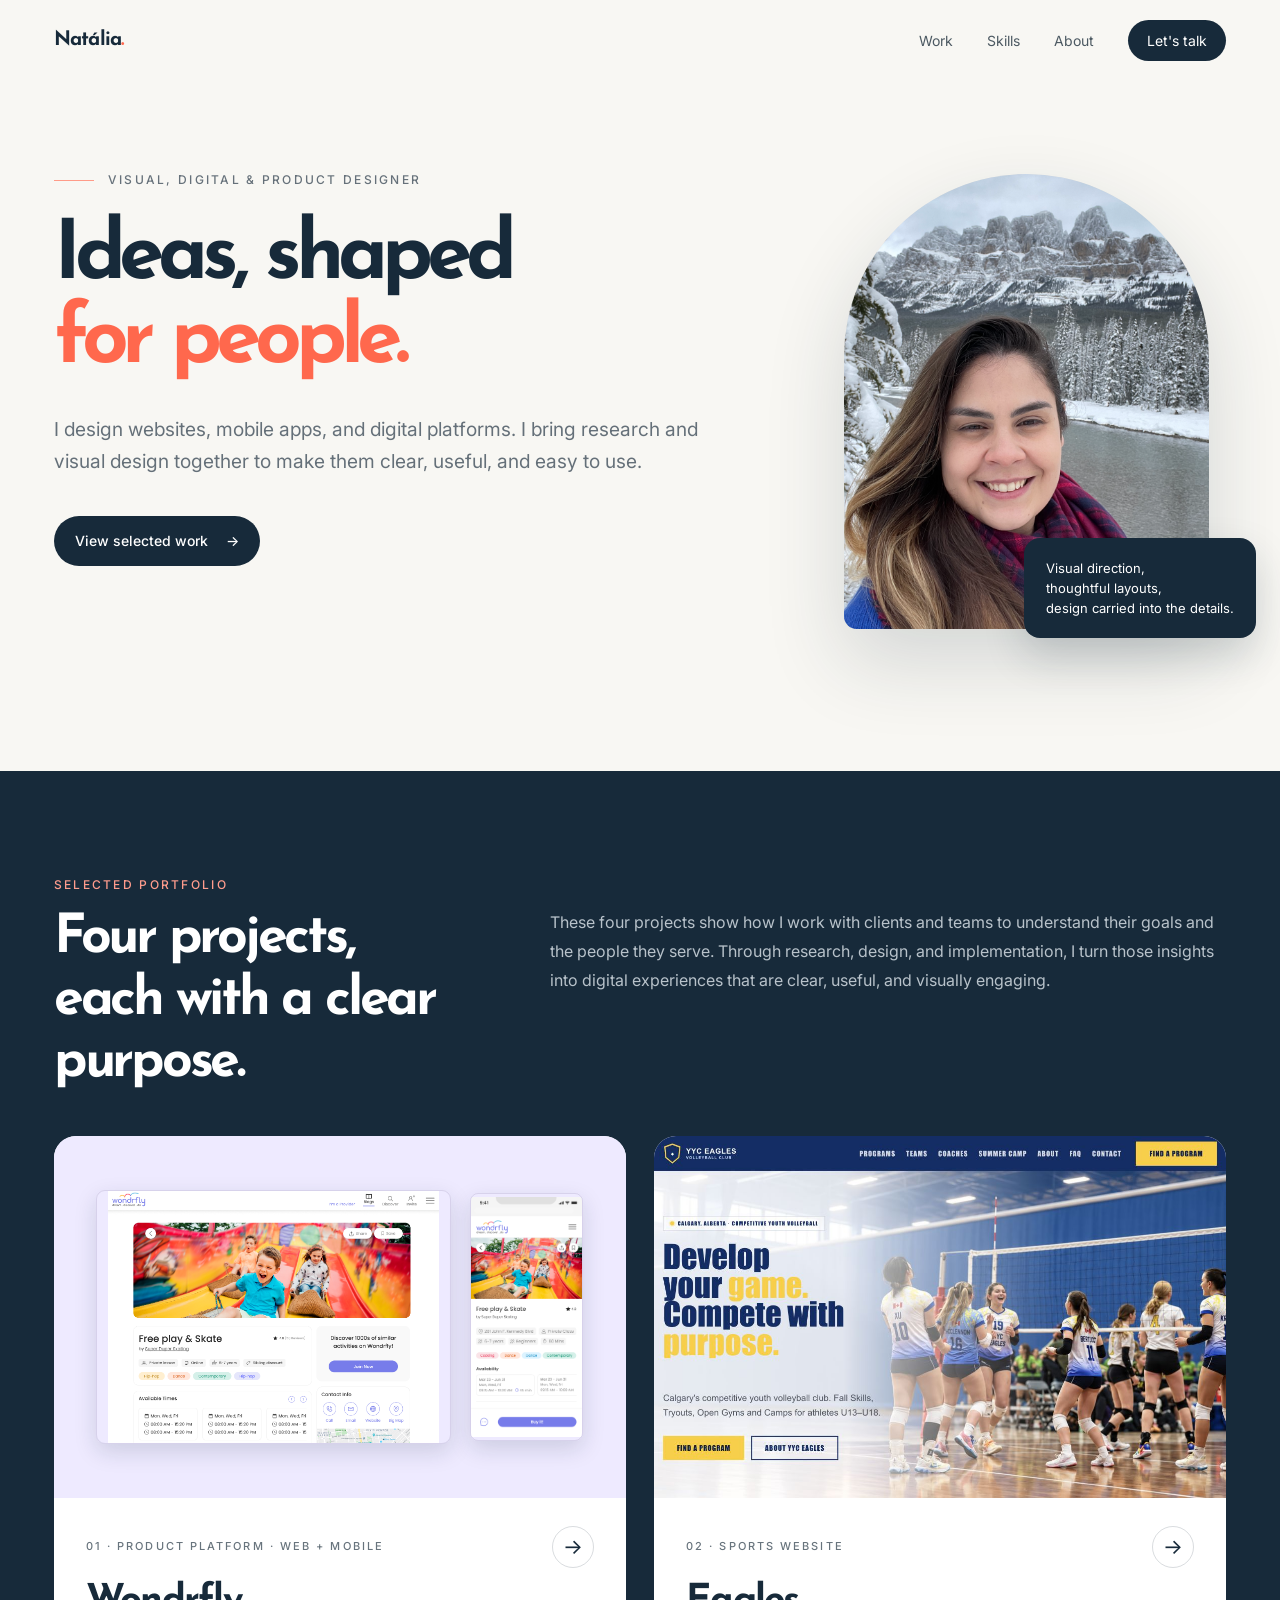
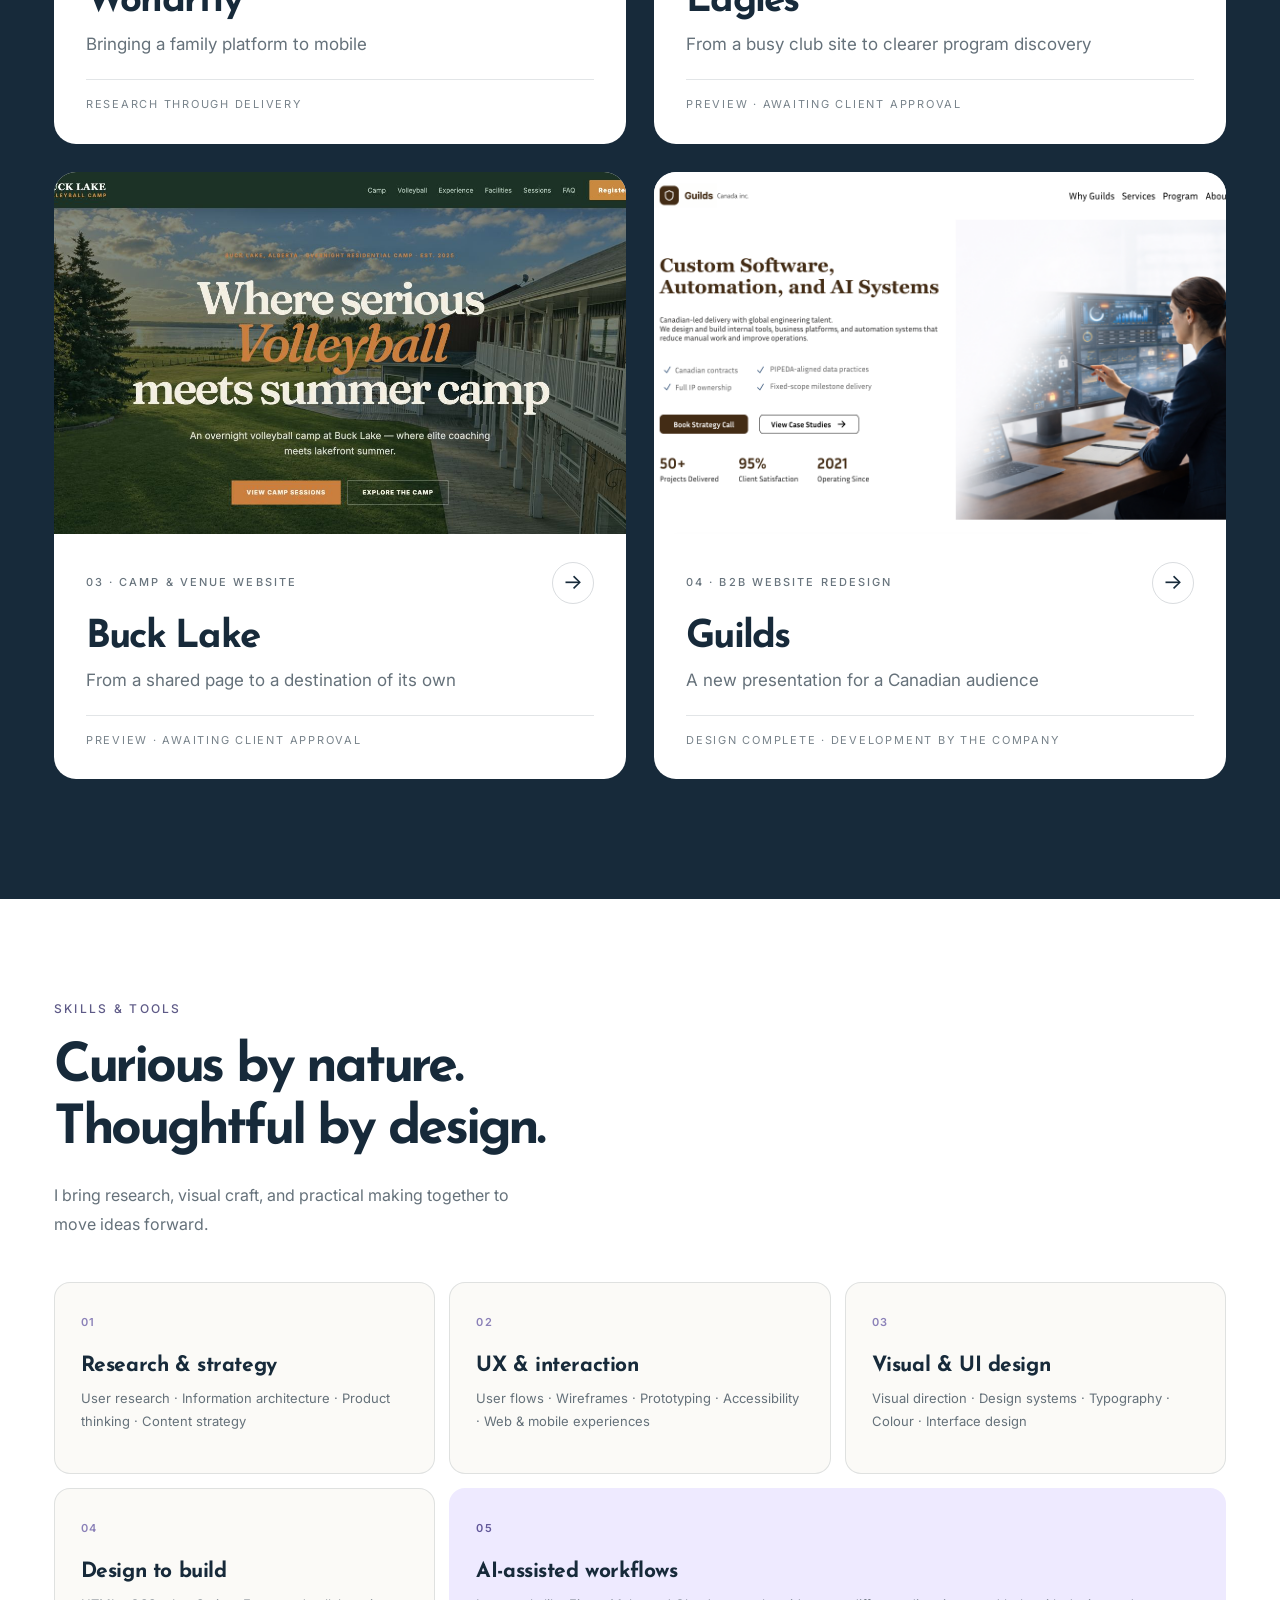
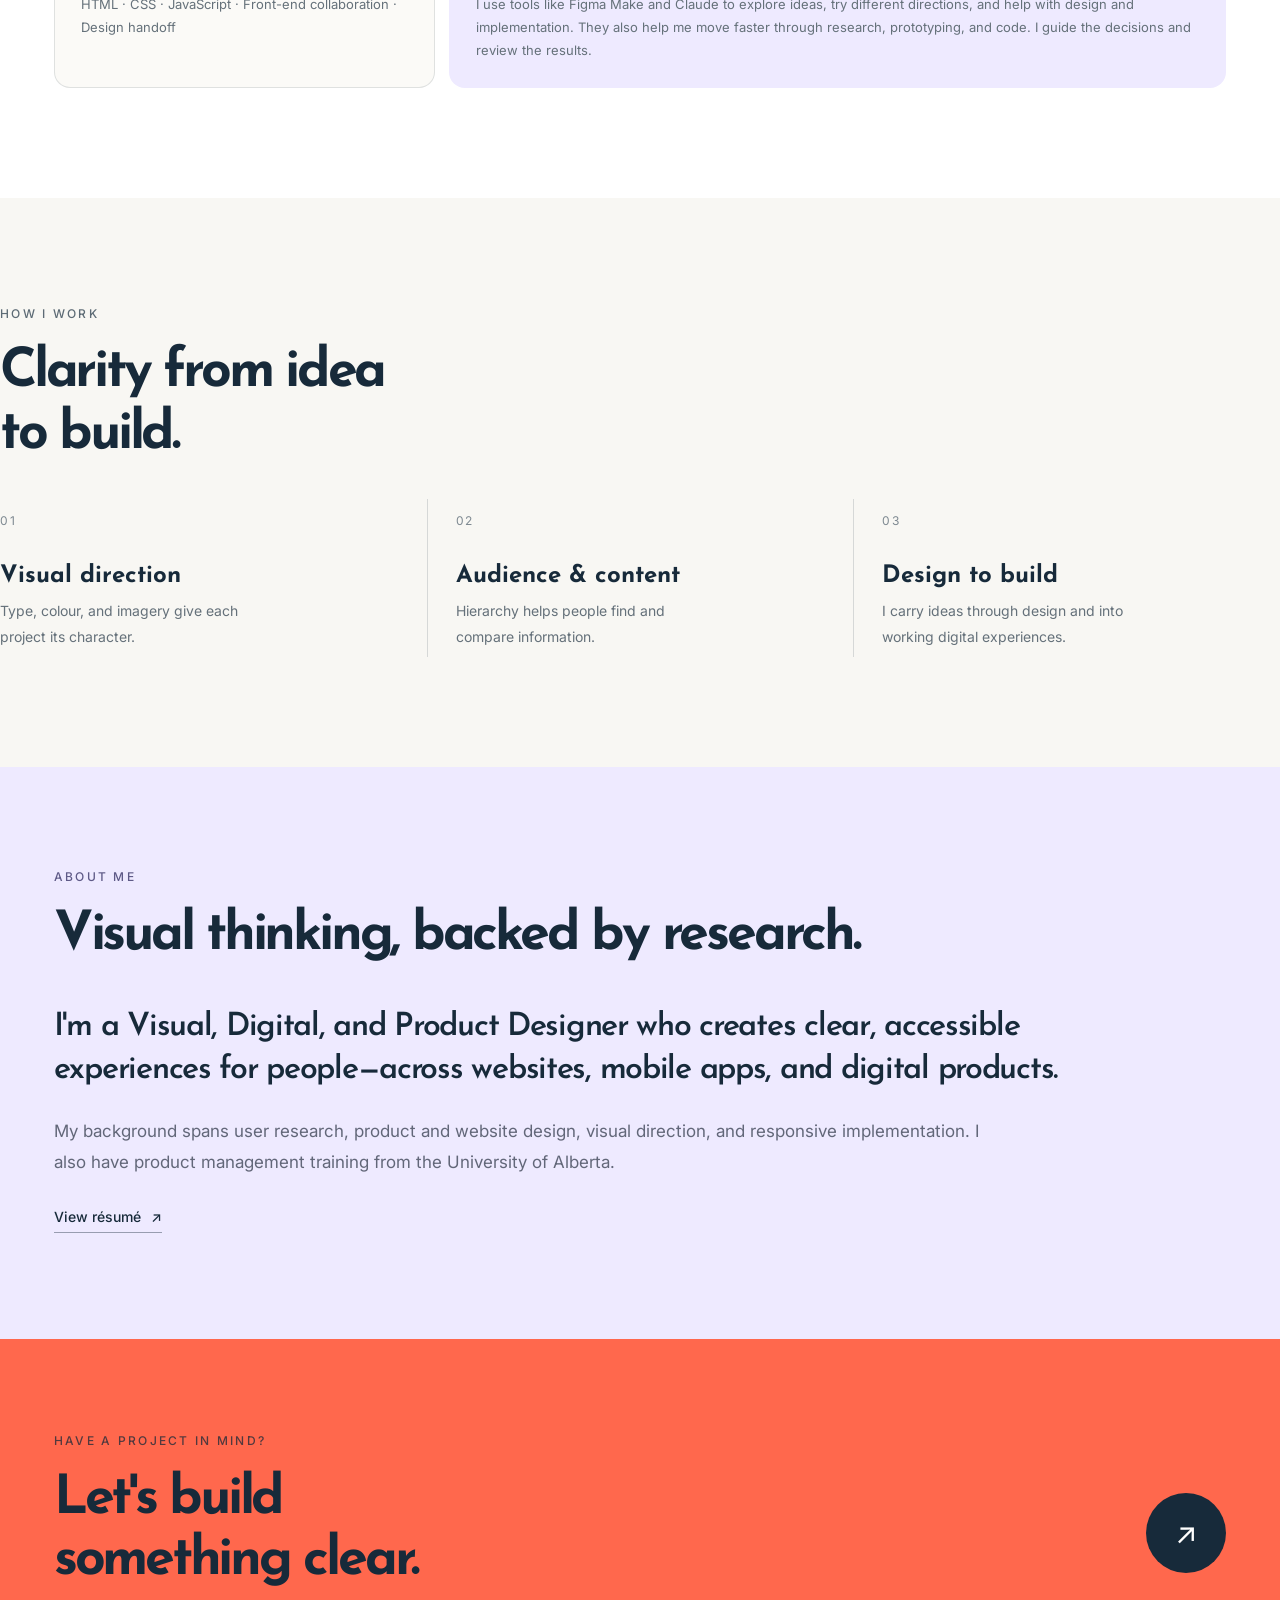
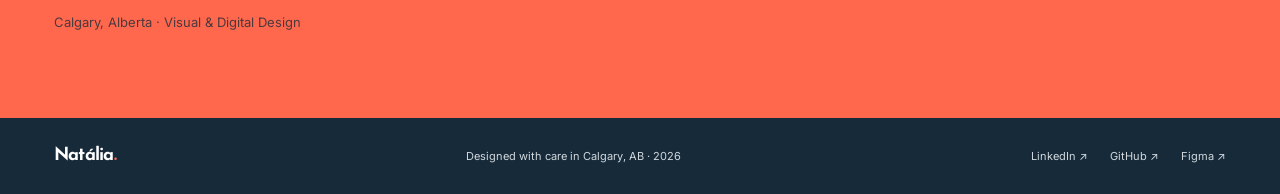
==== commit 323da04f: "Refine portfolio introduction and alignment" ====
--- a/index.html
+++ b/index.html
@@ -7,7 +7,7 @@
     <meta name="description" content="Natalia Alves is a visual, digital, and product designer creating clear, useful experiences for websites, mobile apps, and digital platforms." />
     <title>Natalia Alves — Visual, Digital &amp; Product Designer</title>
     <link rel="icon" href="./favicon.svg" type="image/svg+xml" />
-    <link rel="stylesheet" href="./styles.css?v=alignment-18" />
+    <link rel="stylesheet" href="./styles.css?v=alignment-24" />
     <script src="./script.js" defer></script>
   </head>
   <body>
@@ -43,7 +43,7 @@
         <div class="work-inner">
           <div class="section-heading">
             <div><p class="eyebrow">Selected portfolio</p><h2>Four projects,<br />each with a clear purpose.</h2></div>
-            <p>A selection of my work across digital products, websites, mobile apps, and platforms. I work from research and early ideas through design and implementation.</p>
+            <p>These four projects show how I work with clients and teams to understand their goals and the people they serve. Through research, design, and implementation, I turn those insights into digital experiences that are clear, useful, and visually engaging.</p>
           </div>
           <div class="project-list">
             <a class="portfolio-card portfolio-card-wondrfly" href="./project.html?id=wondrfly">
--- a/styles.css
+++ b/styles.css
@@ -235,3 +235,47 @@
   .wondrfly-case .wondrfly-brief>div+div>p:first-child,
   :is(.eagles-case,.buck-lake-case,.guilds-case) .brand-opportunity>div+div>p:first-child{margin-top:0}
 }
+
+/* Align supporting content with the main copy in project sections. */
+@media(min-width:721px){
+  :is(.eagles-case,.buck-lake-case,.guilds-case) .brand-outcome{row-gap:14px}
+  :is(.eagles-case,.buck-lake-case,.guilds-case) .brand-outcome .case-section-heading,
+  :is(.eagles-case,.buck-lake-case,.guilds-case) .brand-outcome .case-section-heading>div{display:contents}
+  :is(.eagles-case,.buck-lake-case,.guilds-case) .brand-outcome .eyebrow{grid-column:1;grid-row:1;margin:0}
+  :is(.eagles-case,.buck-lake-case,.guilds-case) .brand-outcome h2{grid-column:1;grid-row:2;margin:0}
+  :is(.eagles-case,.buck-lake-case,.guilds-case) .brand-outcome .outcome-list{grid-column:2;grid-row:2;margin-top:-18px}
+  .wondrfly-case .wondrfly-marketing .case-section-heading>div{display:contents}
+  .wondrfly-case .wondrfly-marketing .case-section-heading .eyebrow{grid-column:1;grid-row:1;margin:0}
+  .wondrfly-case .wondrfly-marketing .case-section-heading h2{grid-column:1;grid-row:2;margin:0}
+  .wondrfly-case .wondrfly-marketing .case-section-heading>p{grid-column:2;grid-row:2}
+  .wondrfly-case .wondrfly-marketing .wondrfly-tags{grid-row:3}
+  .wondrfly-case .wondrfly-marketing .project-actions,.wondrfly-case .wondrfly-marketing .project-context-note{grid-row:4}
+  .wondrfly-case .wondrfly-outcome{row-gap:14px}
+  .wondrfly-case .wondrfly-outcome .case-section-heading,
+  .wondrfly-case .wondrfly-outcome .case-section-heading>div{display:contents}
+  .wondrfly-case .wondrfly-outcome .eyebrow{grid-column:1;grid-row:1;margin:0}
+  .wondrfly-case .wondrfly-outcome h2{grid-column:1;grid-row:2;margin:0}
+  .wondrfly-case .wondrfly-outcome .case-section-heading>p{grid-column:1;grid-row:3;margin:0;transform:none}
+  .wondrfly-case .wondrfly-outcome .outcome-list{grid-column:2;grid-row:3;margin-top:-17px}
+}
+
+/* Align the first outcome line with the adjacent paragraph. */
+@media(min-width:721px){.wondrfly-case .wondrfly-outcome .outcome-list{margin-top:-15px}}
+
+/* Align the outcome list with the main heading. */
+@media(min-width:721px){.wondrfly-case .wondrfly-outcome .outcome-list{grid-row:2 / span 2;margin-top:-17px}}
+
+/* Align the Wondrfly introduction with the role description. */
+@media(min-width:721px){.wondrfly-case .wondrfly-opening>p{padding-top:53.8px}}
+
+/* Align the role and status labels with the opening paragraph. */
+@media(min-width:721px){.wondrfly-case .wondrfly-opening>p{padding-top:0}.wondrfly-case .wondrfly-facts{padding-top:0}}
+
+/* Align the portfolio introduction with its main heading. */
+@media(min-width:721px){
+  .work-section .section-heading{row-gap:14px}
+  .work-section .section-heading>div{display:contents}
+  .work-section .section-heading>div>.eyebrow{grid-column:1;grid-row:1;margin:0}
+  .work-section .section-heading>div>h2{grid-column:1;grid-row:2;margin:0}
+  .work-section .section-heading>p{grid-column:2;grid-row:2;margin:0;transform:none}
+}
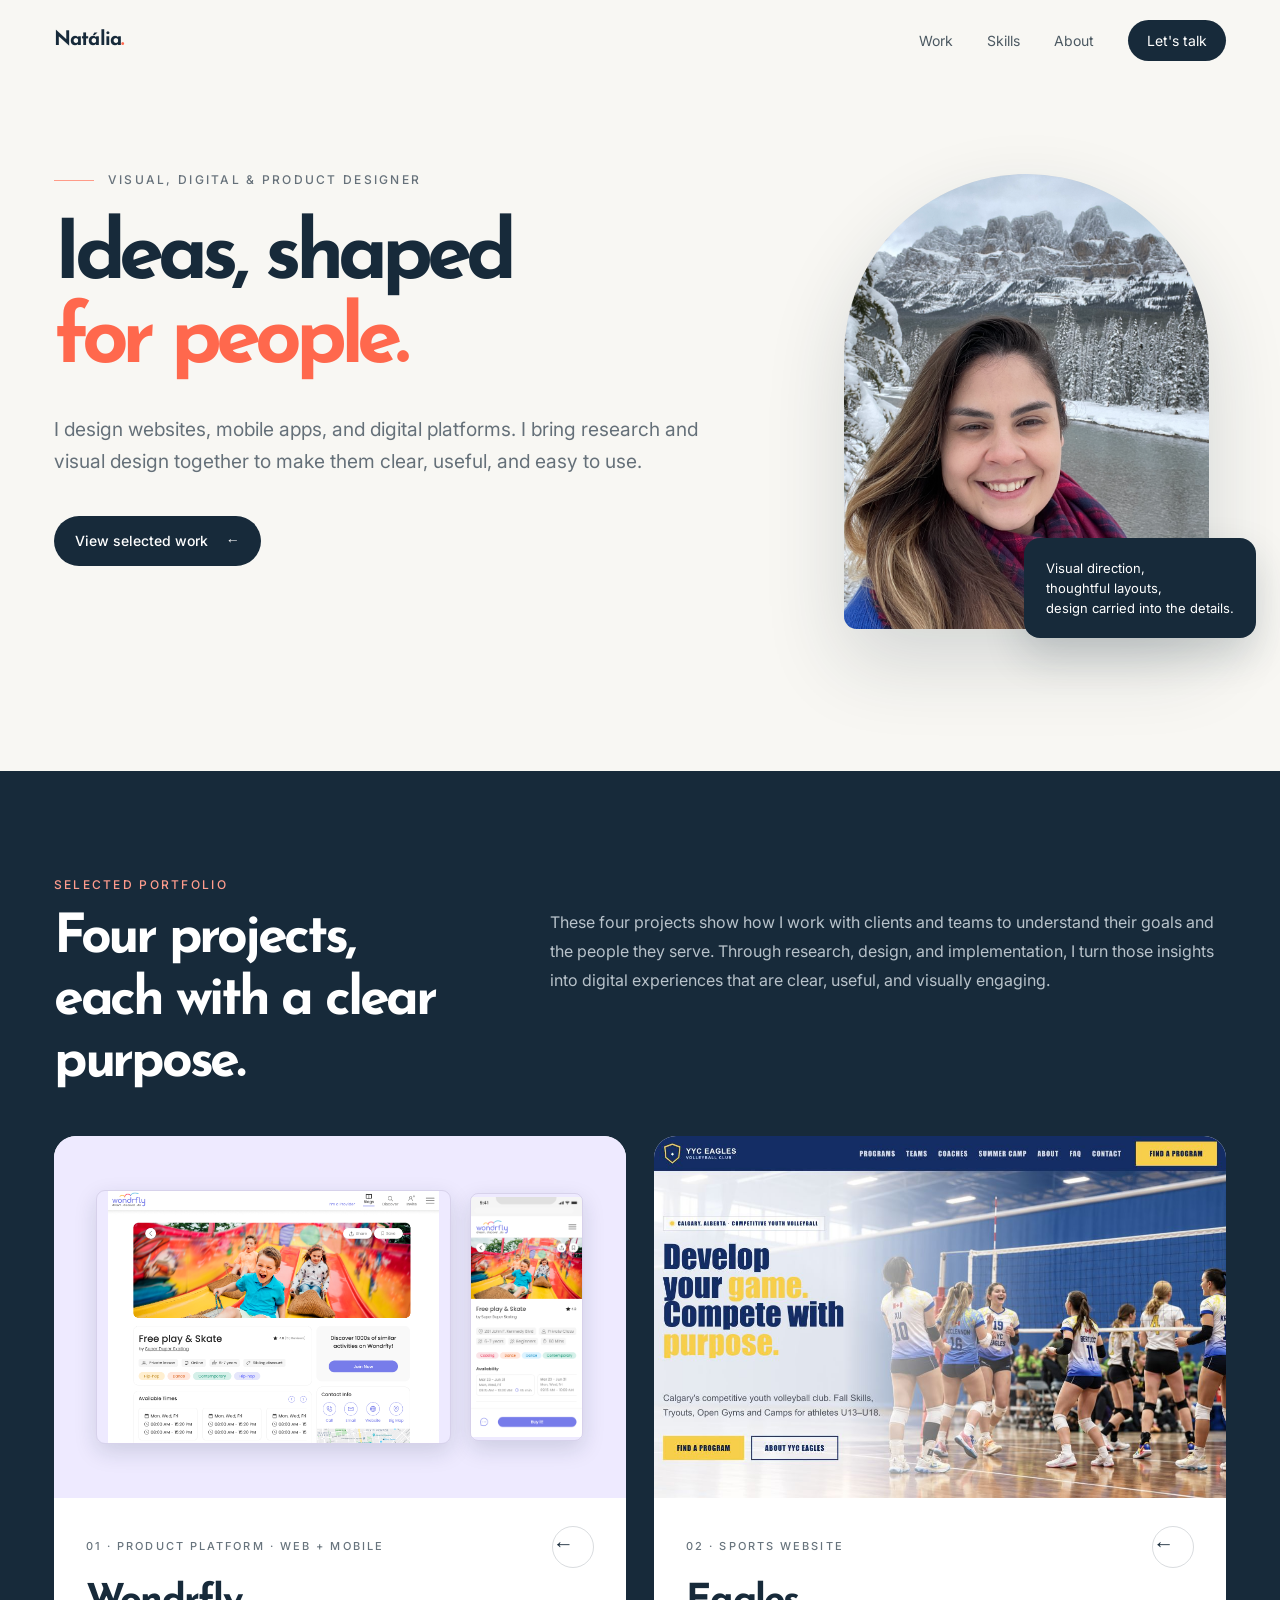
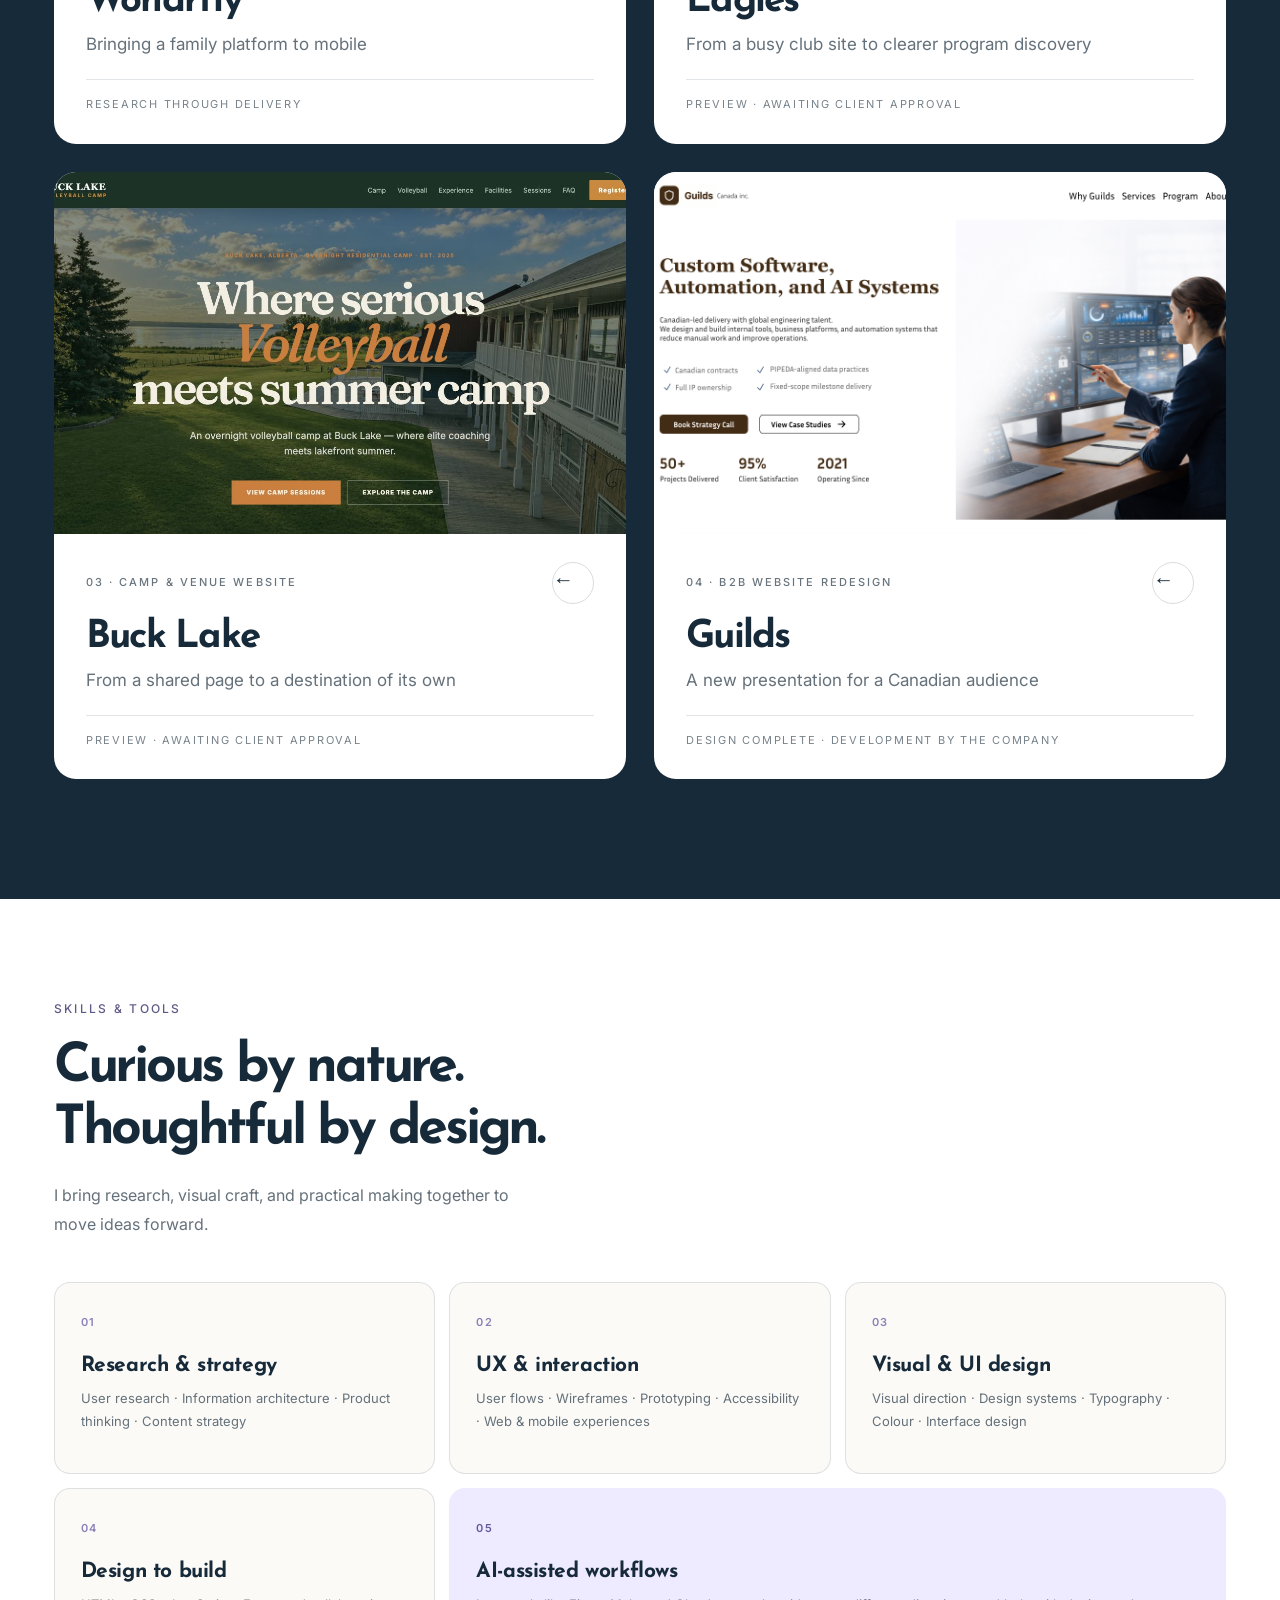
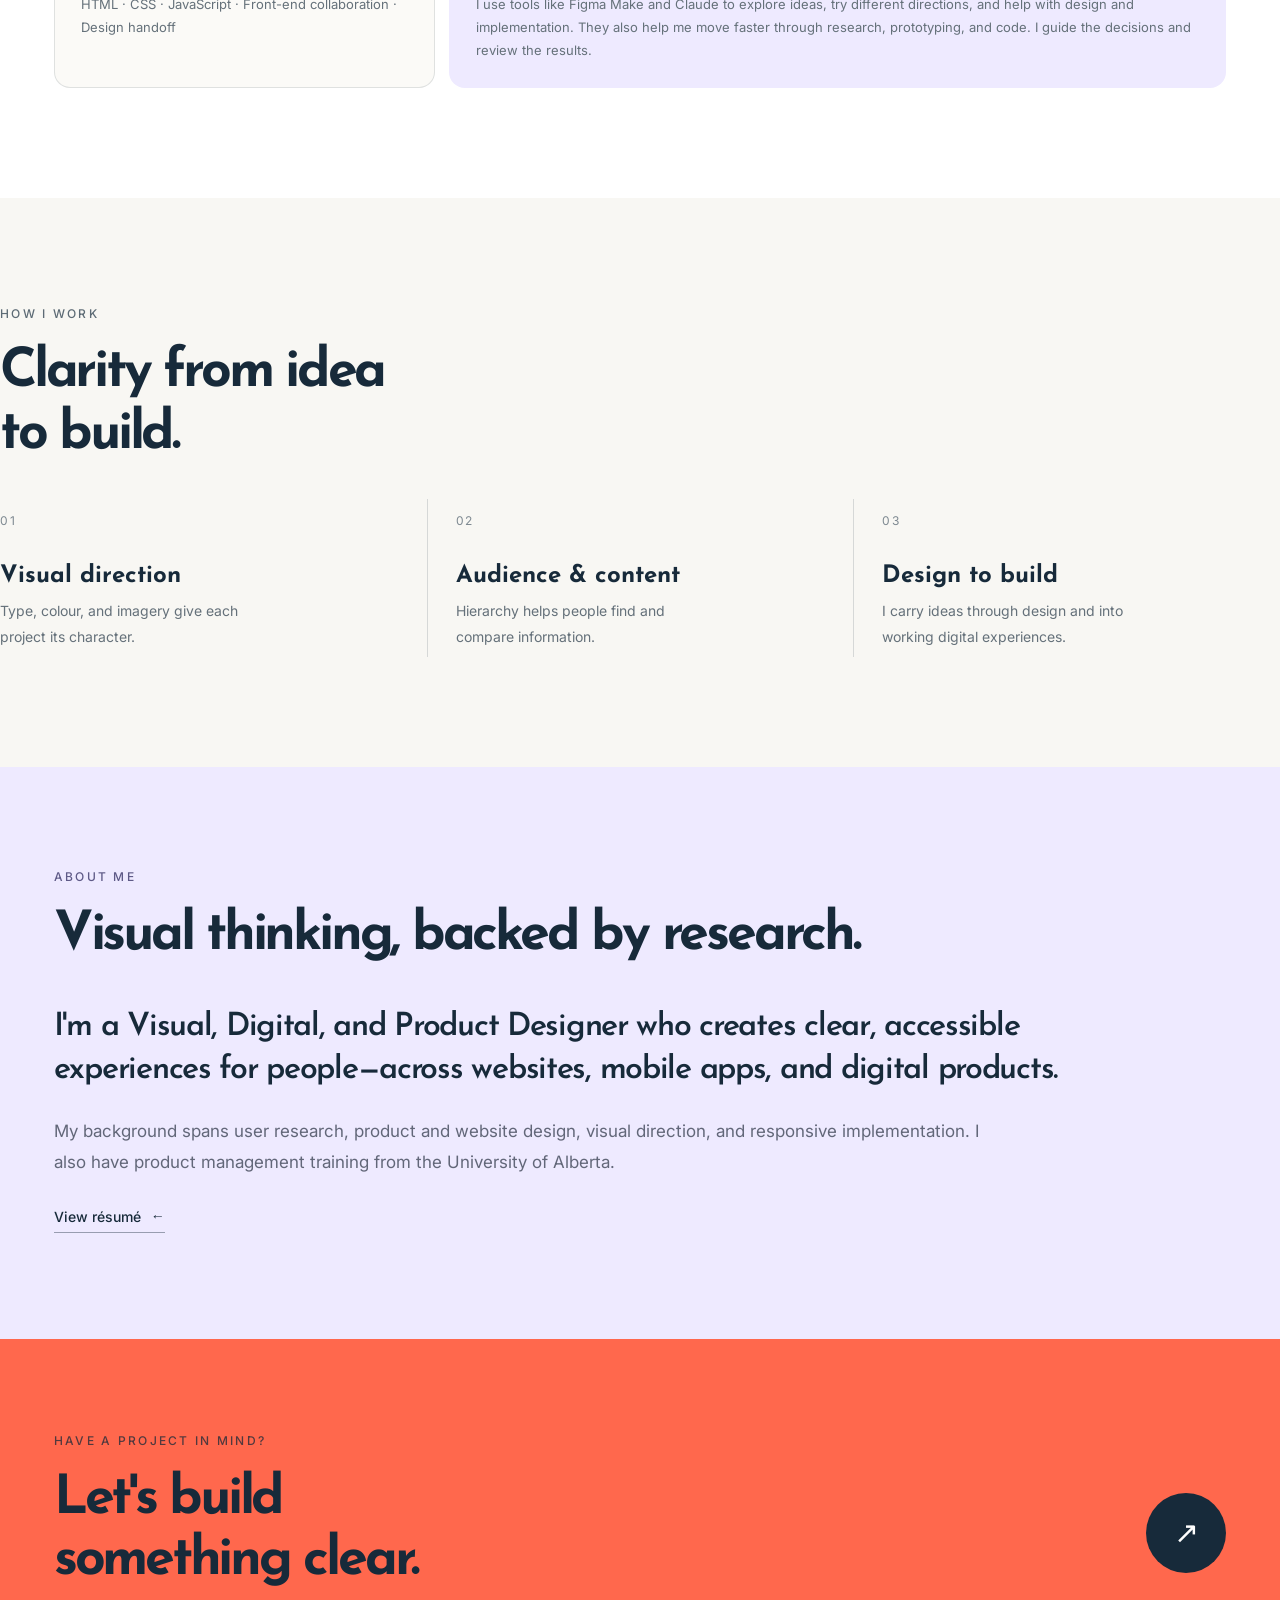
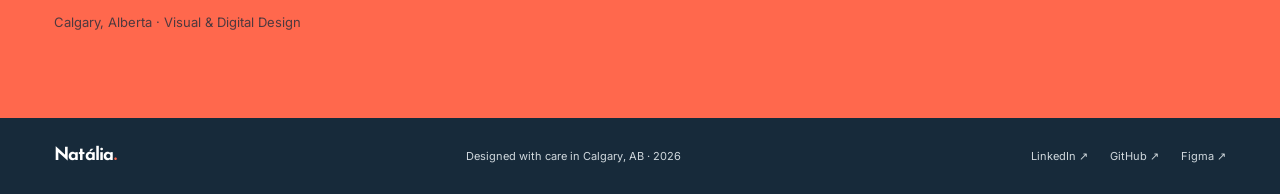
==== commit 001b0000: "Unify navigation arrows and refine mobile hero" ====
--- a/index.html
+++ b/index.html
@@ -7,7 +7,7 @@
     <meta name="description" content="Natalia Alves is a visual, digital, and product designer creating clear, useful experiences for websites, mobile apps, and digital platforms." />
     <title>Natalia Alves — Visual, Digital &amp; Product Designer</title>
     <link rel="icon" href="./favicon.svg" type="image/svg+xml" />
-    <link rel="stylesheet" href="./styles.css?v=alignment-24" />
+    <link rel="stylesheet" href="./styles.css?v=mobile-hero-26" />
     <script src="./script.js" defer></script>
   </head>
   <body>
@@ -30,7 +30,7 @@
           <h1>Ideas, shaped <em>for people.</em></h1>
           <p class="hero-intro">I design websites, mobile apps, and digital platforms. I bring research and visual design together to make them clear, useful, and easy to use.</p>
           <div class="hero-actions">
-            <a class="button button-dark" href="#work">View selected work <span aria-hidden="true">→</span></a>
+            <a class="button button-dark" href="#work">View selected work <span class="site-arrow" aria-hidden="true">←</span></a>
           </div>
         </div>
         <div class="hero-art" aria-label="Portrait of Natália in the Canadian Rockies">
@@ -52,7 +52,7 @@
                 <img class="wondrfly-mobile" src="./assets/portfolio/wondrfly/program-detail-mobile.png" alt="Wondrfly mobile program detail page" />
               </div>
               <div class="portfolio-card-copy">
-                <div class="portfolio-topline"><p class="eyebrow">01 · Product platform · Web + mobile</p><span class="card-arrow" aria-hidden="true">→</span></div>
+                <div class="portfolio-topline"><p class="eyebrow">01 · Product platform · Web + mobile</p><span class="card-arrow site-arrow" aria-hidden="true">←</span></div>
                 <h3>Wondrfly</h3><p class="card-description">Bringing a family platform to mobile</p>
                 <p class="project-status">Research through delivery</p>
               </div>
@@ -60,7 +60,7 @@
             <a class="portfolio-card" href="./project.html?id=eagles">
               <div class="portfolio-card-image"><img src="./assets/portfolio/eagles/redesigned-homepage.jpg" alt="Redesigned Eagles Volleyball Club homepage" loading="lazy" /></div>
               <div class="portfolio-card-copy">
-                <div class="portfolio-topline"><p class="eyebrow">02 · Sports website</p><span class="card-arrow" aria-hidden="true">→</span></div>
+                <div class="portfolio-topline"><p class="eyebrow">02 · Sports website</p><span class="card-arrow site-arrow" aria-hidden="true">←</span></div>
                 <h3>Eagles</h3><p class="card-description">From a busy club site to clearer program discovery</p>
                 <p class="project-status">Preview · Awaiting client approval</p>
               </div>
@@ -68,7 +68,7 @@
             <a class="portfolio-card" href="./project.html?id=buck-lake">
               <div class="portfolio-card-image"><img src="./assets/portfolio/buck-lake/redesigned-homepage.jpg" alt="Redesigned Buck Lake homepage" loading="lazy" /></div>
               <div class="portfolio-card-copy">
-                <div class="portfolio-topline"><p class="eyebrow">03 · Camp &amp; venue website</p><span class="card-arrow" aria-hidden="true">→</span></div>
+                <div class="portfolio-topline"><p class="eyebrow">03 · Camp &amp; venue website</p><span class="card-arrow site-arrow" aria-hidden="true">←</span></div>
                 <h3>Buck Lake</h3><p class="card-description">From a shared page to a destination of its own</p>
                 <p class="project-status">Preview · Awaiting client approval</p>
               </div>
@@ -76,7 +76,7 @@
             <a class="portfolio-card" href="./project.html?id=guilds">
               <div class="portfolio-card-image"><img src="./assets/portfolio/guilds/redesigned-homepage.png" alt="Redesigned Guilds Canada homepage" loading="lazy" /></div>
               <div class="portfolio-card-copy">
-                <div class="portfolio-topline"><p class="eyebrow">04 · B2B website redesign</p><span class="card-arrow" aria-hidden="true">→</span></div>
+                <div class="portfolio-topline"><p class="eyebrow">04 · B2B website redesign</p><span class="card-arrow site-arrow" aria-hidden="true">←</span></div>
                 <h3>Guilds</h3><p class="card-description">A new presentation for a Canadian audience</p>
                 <p class="project-status">Design complete · Development by the company</p>
               </div>
@@ -108,13 +108,13 @@
       </section>
 
       <section class="about-section" id="about">
-        <div class="about-inner"><p class="eyebrow">About me</p><h2>Visual thinking, backed by research.</h2><p class="about-lede">I'm a Visual, Digital, and Product Designer who creates clear, accessible experiences for people—across websites, mobile apps, and digital products.</p><p class="about-body">My background spans user research, product and website design, visual direction, and responsive implementation. I also have product management training from the University of Alberta.</p><a class="about-resume" href="./natalia_alves_resume.pdf" target="_blank" rel="noreferrer">View résumé <span aria-hidden="true">↗</span></a></div>
+        <div class="about-inner"><p class="eyebrow">About me</p><h2>Visual thinking, backed by research.</h2><p class="about-lede">I'm a Visual, Digital, and Product Designer who creates clear, accessible experiences for people—across websites, mobile apps, and digital products.</p><p class="about-body">My background spans user research, product and website design, visual direction, and responsive implementation. I also have product management training from the University of Alberta.</p><a class="about-resume" href="./natalia_alves_resume.pdf" target="_blank" rel="noreferrer">View résumé <span class="site-arrow" aria-hidden="true">←</span></a></div>
       </section>
 
       <section class="contact-section" id="contact">
-        <div class="contact-inner"><div><p class="eyebrow">Have a project in mind?</p><h2>Let's build<br />something clear.</h2><p class="contact-location">Calgary, Alberta · Visual &amp; Digital Design</p></div><a class="contact-action" href="https://www.linkedin.com/in/natalia-delgado-alves/" target="_blank" rel="noopener noreferrer" aria-label="Connect with Natália on LinkedIn">↗</a></div>
+        <div class="contact-inner"><div><p class="eyebrow">Have a project in mind?</p><h2>Let's build<br />something clear.</h2><p class="contact-location">Calgary, Alberta · Visual &amp; Digital Design</p></div><a class="contact-action" href="https://www.linkedin.com/in/natalia-delgado-alves/" target="_blank" rel="noopener noreferrer" aria-label="Connect with Natália on LinkedIn"><span class="site-arrow" aria-hidden="true">↗︎</span></a></div>
       </section>
     </main>
-    <footer class="site-footer"><a class="wordmark" href="#top">Natália<span>.</span></a><span>Designed with care in Calgary, AB · <span id="year"></span></span><div class="social-links"><a href="https://www.linkedin.com/in/natalia-delgado-alves/" target="_blank" rel="noreferrer">LinkedIn ↗</a><a href="https://github.com/nataliacdelgado" target="_blank" rel="noreferrer">GitHub ↗</a><a href="https://www.figma.com/@nataliaalves2" target="_blank" rel="noreferrer">Figma ↗</a></div></footer>
+    <footer class="site-footer"><a class="wordmark" href="#top">Natália<span>.</span></a><span>Designed with care in Calgary, AB · <span id="year"></span></span><div class="social-links"><a href="https://www.linkedin.com/in/natalia-delgado-alves/" target="_blank" rel="noreferrer">LinkedIn <span class="site-arrow" aria-hidden="true">↗︎</span></a><a href="https://github.com/nataliacdelgado" target="_blank" rel="noreferrer">GitHub <span class="site-arrow" aria-hidden="true">↗︎</span></a><a href="https://www.figma.com/@nataliaalves2" target="_blank" rel="noreferrer">Figma <span class="site-arrow" aria-hidden="true">↗︎</span></a></div></footer>
   </body>
 </html>
--- a/styles.css
+++ b/styles.css
@@ -279,3 +279,14 @@
   .work-section .section-heading>div>h2{grid-column:1;grid-row:2;margin:0}
   .work-section .section-heading>p{grid-column:2;grid-row:2;margin:0;transform:none}
 }
+
+/* Use the same text-style arrow across internal and external links. */
+.site-arrow{font-family:Arial,sans-serif;font-style:normal;font-weight:400;font-variant-emoji:text;display:inline-block}
+
+/* Let the next section peek into view on phones. */
+@media(max-width:720px){
+  .hero{min-height:0;padding-top:38px;padding-bottom:52px;align-items:start}
+  .hero-copy{transform:none}
+  .hero .eyebrow{margin-bottom:18px}
+  .hero-intro{margin:20px 0 24px}
+}
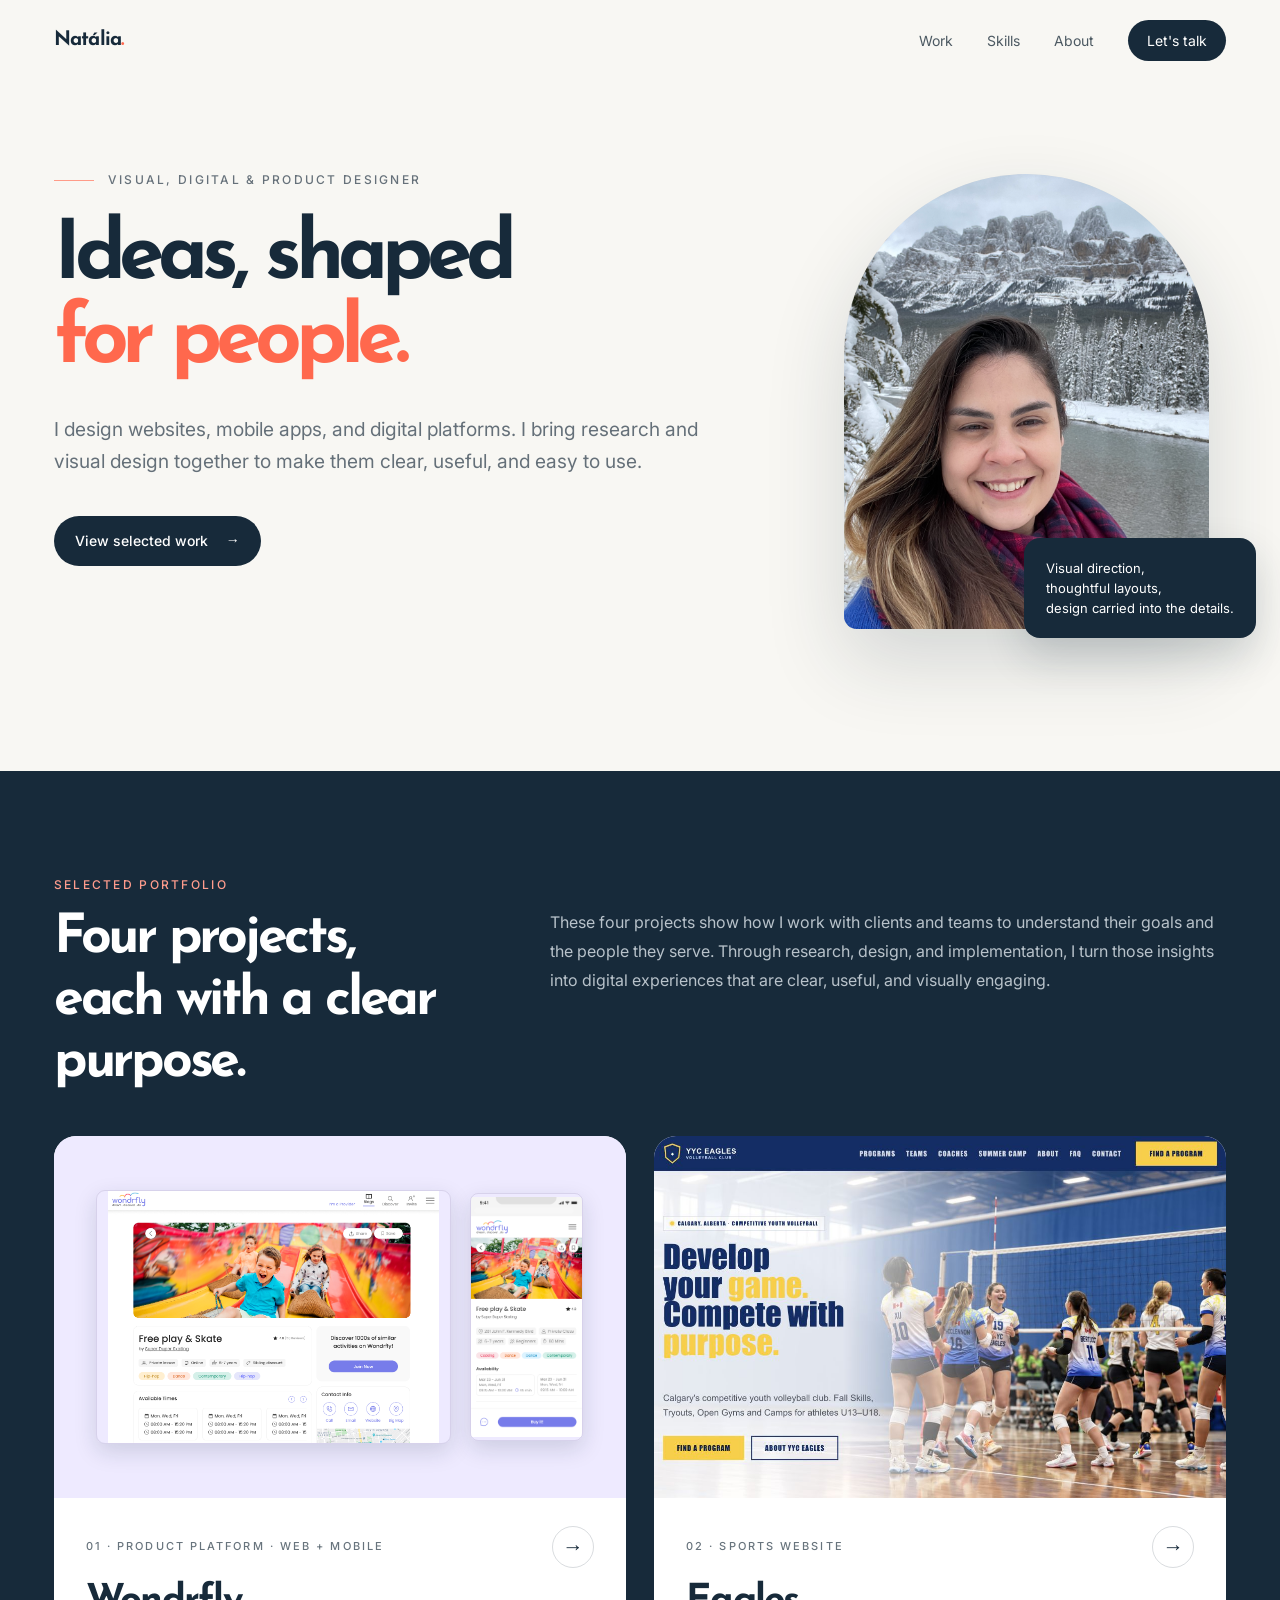
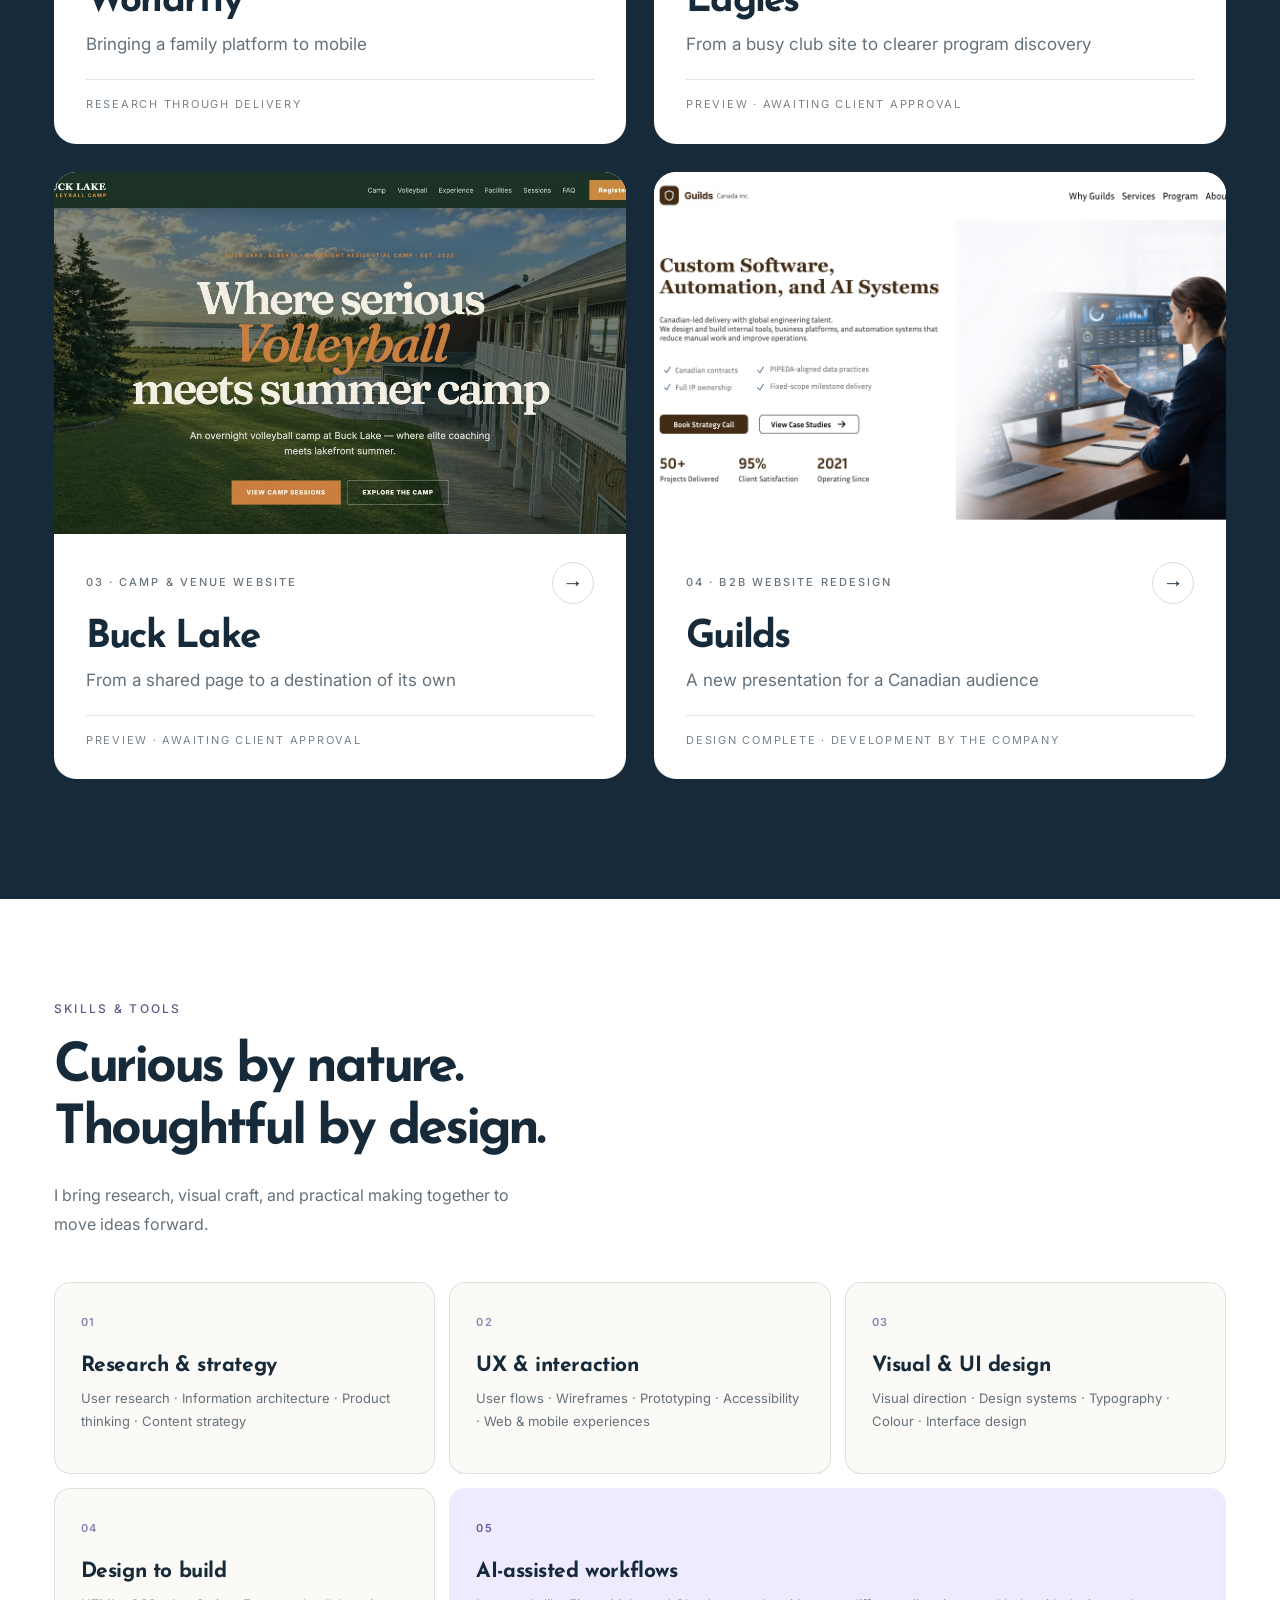
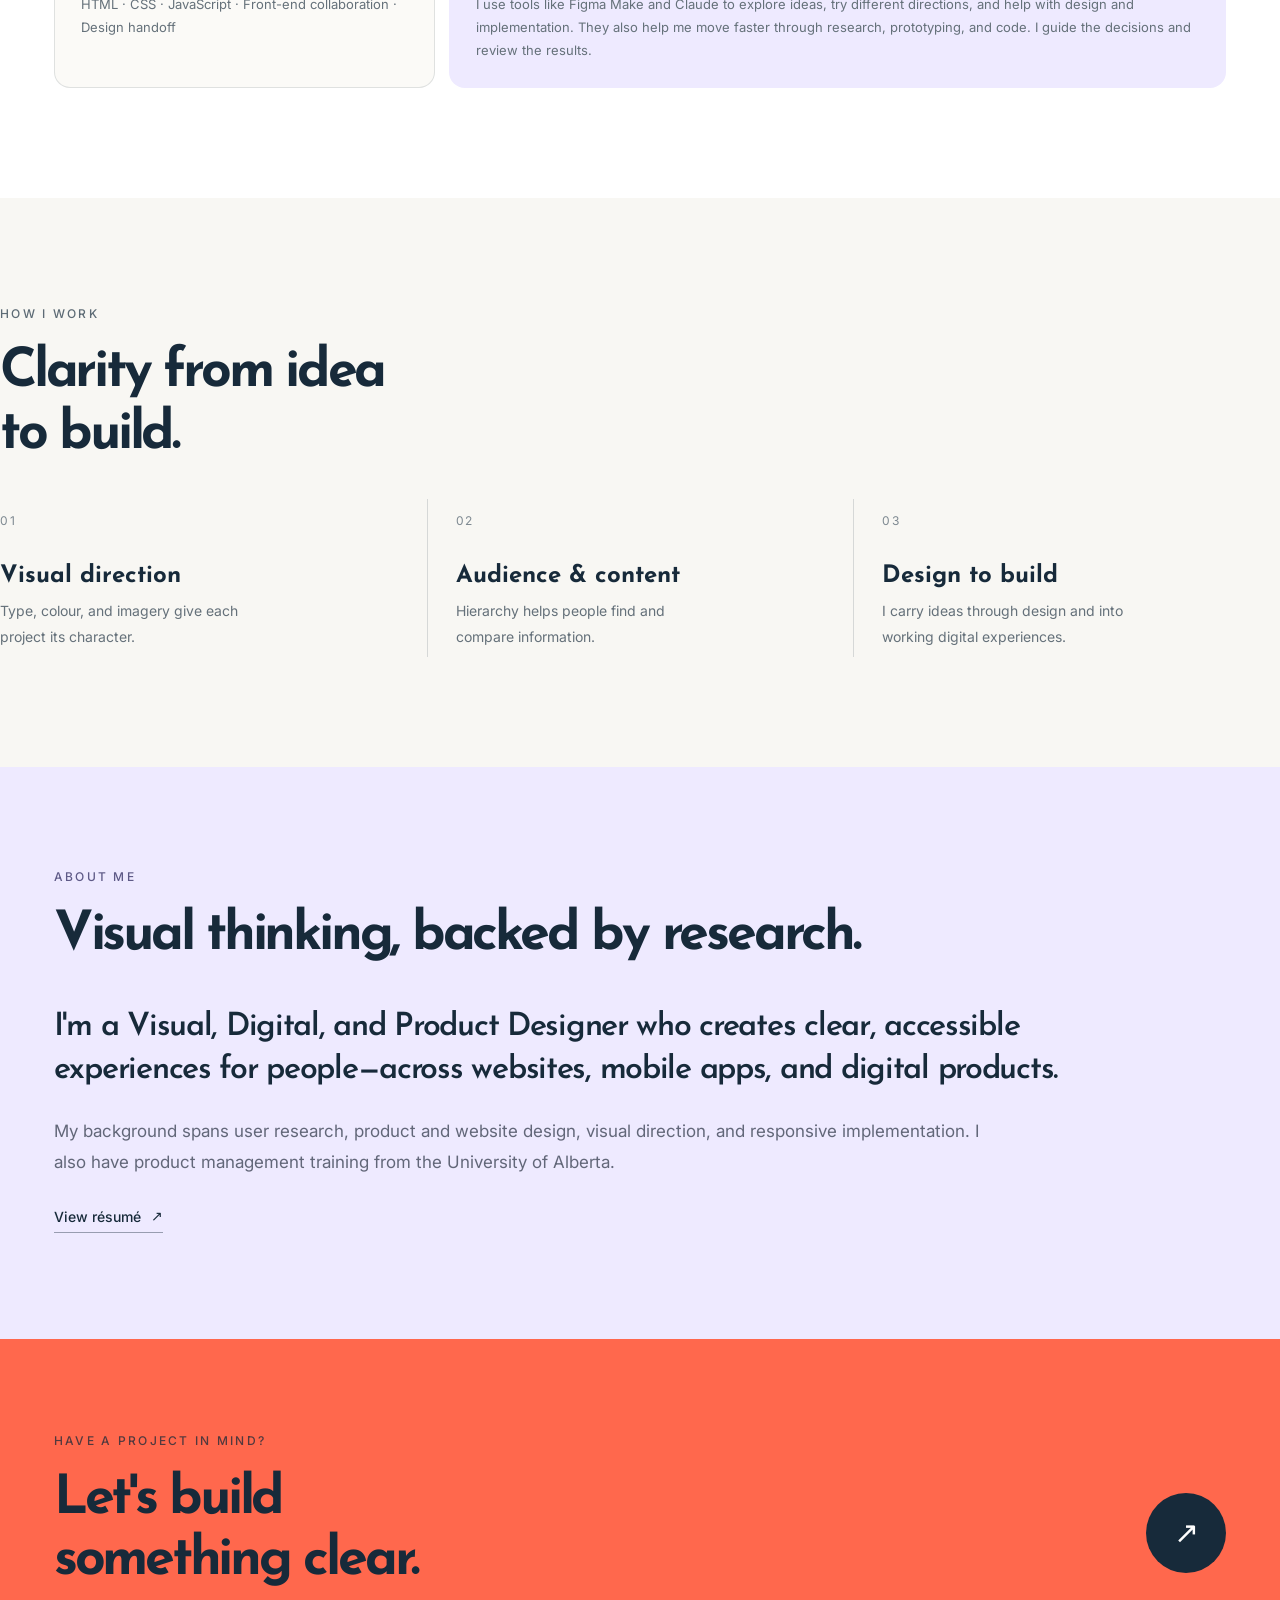
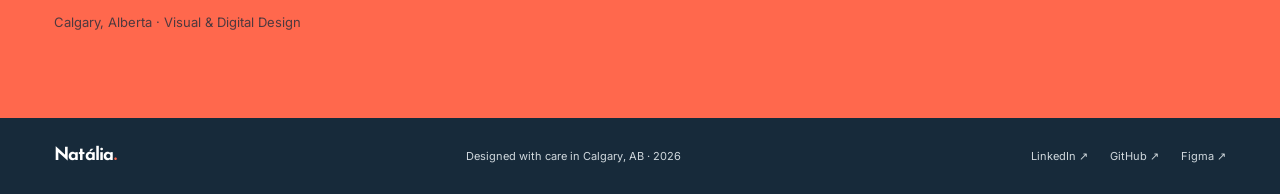
==== commit b4cbee32: "Fix arrow navigation and contact link" ====
--- a/index.html
+++ b/index.html
@@ -7,7 +7,7 @@
     <meta name="description" content="Natalia Alves is a visual, digital, and product designer creating clear, useful experiences for websites, mobile apps, and digital platforms." />
     <title>Natalia Alves — Visual, Digital &amp; Product Designer</title>
     <link rel="icon" href="./favicon.svg" type="image/svg+xml" />
-    <link rel="stylesheet" href="./styles.css?v=mobile-hero-26" />
+    <link rel="stylesheet" href="./styles.css?v=arrow-directions-30" />
     <script src="./script.js" defer></script>
   </head>
   <body>
@@ -19,7 +19,7 @@
         <a href="#work">Work</a>
         <a href="#skills">Skills</a>
         <a href="#about">About</a>
-        <a class="nav-contact" href="https://www.linkedin.com/in/natalia-delgado-alves/" target="_blank" rel="noopener noreferrer">Let's talk</a>
+        <a class="nav-contact" href="mailto:nataliacdelgado@gmail.com">Let's talk</a>
       </nav>
     </header>
 
@@ -30,7 +30,7 @@
           <h1>Ideas, shaped <em>for people.</em></h1>
           <p class="hero-intro">I design websites, mobile apps, and digital platforms. I bring research and visual design together to make them clear, useful, and easy to use.</p>
           <div class="hero-actions">
-            <a class="button button-dark" href="#work">View selected work <span class="site-arrow" aria-hidden="true">←</span></a>
+            <a class="button button-dark" href="#work">View selected work <span class="site-arrow" aria-hidden="true">→</span></a>
           </div>
         </div>
         <div class="hero-art" aria-label="Portrait of Natália in the Canadian Rockies">
@@ -52,7 +52,7 @@
                 <img class="wondrfly-mobile" src="./assets/portfolio/wondrfly/program-detail-mobile.png" alt="Wondrfly mobile program detail page" />
               </div>
               <div class="portfolio-card-copy">
-                <div class="portfolio-topline"><p class="eyebrow">01 · Product platform · Web + mobile</p><span class="card-arrow site-arrow" aria-hidden="true">←</span></div>
+                <div class="portfolio-topline"><p class="eyebrow">01 · Product platform · Web + mobile</p><span class="card-arrow site-arrow" aria-hidden="true">→</span></div>
                 <h3>Wondrfly</h3><p class="card-description">Bringing a family platform to mobile</p>
                 <p class="project-status">Research through delivery</p>
               </div>
@@ -60,7 +60,7 @@
             <a class="portfolio-card" href="./project.html?id=eagles">
               <div class="portfolio-card-image"><img src="./assets/portfolio/eagles/redesigned-homepage.jpg" alt="Redesigned Eagles Volleyball Club homepage" loading="lazy" /></div>
               <div class="portfolio-card-copy">
-                <div class="portfolio-topline"><p class="eyebrow">02 · Sports website</p><span class="card-arrow site-arrow" aria-hidden="true">←</span></div>
+                <div class="portfolio-topline"><p class="eyebrow">02 · Sports website</p><span class="card-arrow site-arrow" aria-hidden="true">→</span></div>
                 <h3>Eagles</h3><p class="card-description">From a busy club site to clearer program discovery</p>
                 <p class="project-status">Preview · Awaiting client approval</p>
               </div>
@@ -68,7 +68,7 @@
             <a class="portfolio-card" href="./project.html?id=buck-lake">
               <div class="portfolio-card-image"><img src="./assets/portfolio/buck-lake/redesigned-homepage.jpg" alt="Redesigned Buck Lake homepage" loading="lazy" /></div>
               <div class="portfolio-card-copy">
-                <div class="portfolio-topline"><p class="eyebrow">03 · Camp &amp; venue website</p><span class="card-arrow site-arrow" aria-hidden="true">←</span></div>
+                <div class="portfolio-topline"><p class="eyebrow">03 · Camp &amp; venue website</p><span class="card-arrow site-arrow" aria-hidden="true">→</span></div>
                 <h3>Buck Lake</h3><p class="card-description">From a shared page to a destination of its own</p>
                 <p class="project-status">Preview · Awaiting client approval</p>
               </div>
@@ -76,7 +76,7 @@
             <a class="portfolio-card" href="./project.html?id=guilds">
               <div class="portfolio-card-image"><img src="./assets/portfolio/guilds/redesigned-homepage.png" alt="Redesigned Guilds Canada homepage" loading="lazy" /></div>
               <div class="portfolio-card-copy">
-                <div class="portfolio-topline"><p class="eyebrow">04 · B2B website redesign</p><span class="card-arrow site-arrow" aria-hidden="true">←</span></div>
+                <div class="portfolio-topline"><p class="eyebrow">04 · B2B website redesign</p><span class="card-arrow site-arrow" aria-hidden="true">→</span></div>
                 <h3>Guilds</h3><p class="card-description">A new presentation for a Canadian audience</p>
                 <p class="project-status">Design complete · Development by the company</p>
               </div>
@@ -108,7 +108,7 @@
       </section>
 
       <section class="about-section" id="about">
-        <div class="about-inner"><p class="eyebrow">About me</p><h2>Visual thinking, backed by research.</h2><p class="about-lede">I'm a Visual, Digital, and Product Designer who creates clear, accessible experiences for people—across websites, mobile apps, and digital products.</p><p class="about-body">My background spans user research, product and website design, visual direction, and responsive implementation. I also have product management training from the University of Alberta.</p><a class="about-resume" href="./natalia_alves_resume.pdf" target="_blank" rel="noreferrer">View résumé <span class="site-arrow" aria-hidden="true">←</span></a></div>
+        <div class="about-inner"><p class="eyebrow">About me</p><h2>Visual thinking, backed by research.</h2><p class="about-lede">I'm a Visual, Digital, and Product Designer who creates clear, accessible experiences for people—across websites, mobile apps, and digital products.</p><p class="about-body">My background spans user research, product and website design, visual direction, and responsive implementation. I also have product management training from the University of Alberta.</p><a class="about-resume" href="./natalia_alves_resume.pdf" target="_blank" rel="noreferrer">View résumé <span class="site-arrow" aria-hidden="true">↗︎</span></a></div>
       </section>
 
       <section class="contact-section" id="contact">
--- a/styles.css
+++ b/styles.css
@@ -290,3 +290,16 @@
   .hero .eyebrow{margin-bottom:18px}
   .hero-intro{margin:20px 0 24px}
 }
+
+/* Keep the Eagles preview link with its before-and-after heading. */
+.eagles-case .eagles-comparison-heading{display:flex;align-items:end;justify-content:space-between;gap:30px;margin-bottom:35px}
+.eagles-case .eagles-comparison-heading h2{margin-bottom:0}
+.eagles-case .eagles-comparison-heading .button{flex-shrink:0}
+@media(max-width:720px){.eagles-case .eagles-comparison-heading{align-items:flex-start;flex-direction:column;gap:20px}}
+.eagles-comparison-links{display:flex;flex-wrap:wrap;gap:10px;justify-content:flex-end}
+@media(max-width:720px){.eagles-comparison-links{justify-content:flex-start}}
+.comparison-links{display:flex;flex-wrap:wrap;gap:10px;justify-content:flex-end}
+@media(max-width:720px){.comparison-links{justify-content:flex-start}}
+
+/* Keep circular project arrows centred. */
+.card-arrow.site-arrow{display:grid;place-items:center;line-height:1}
